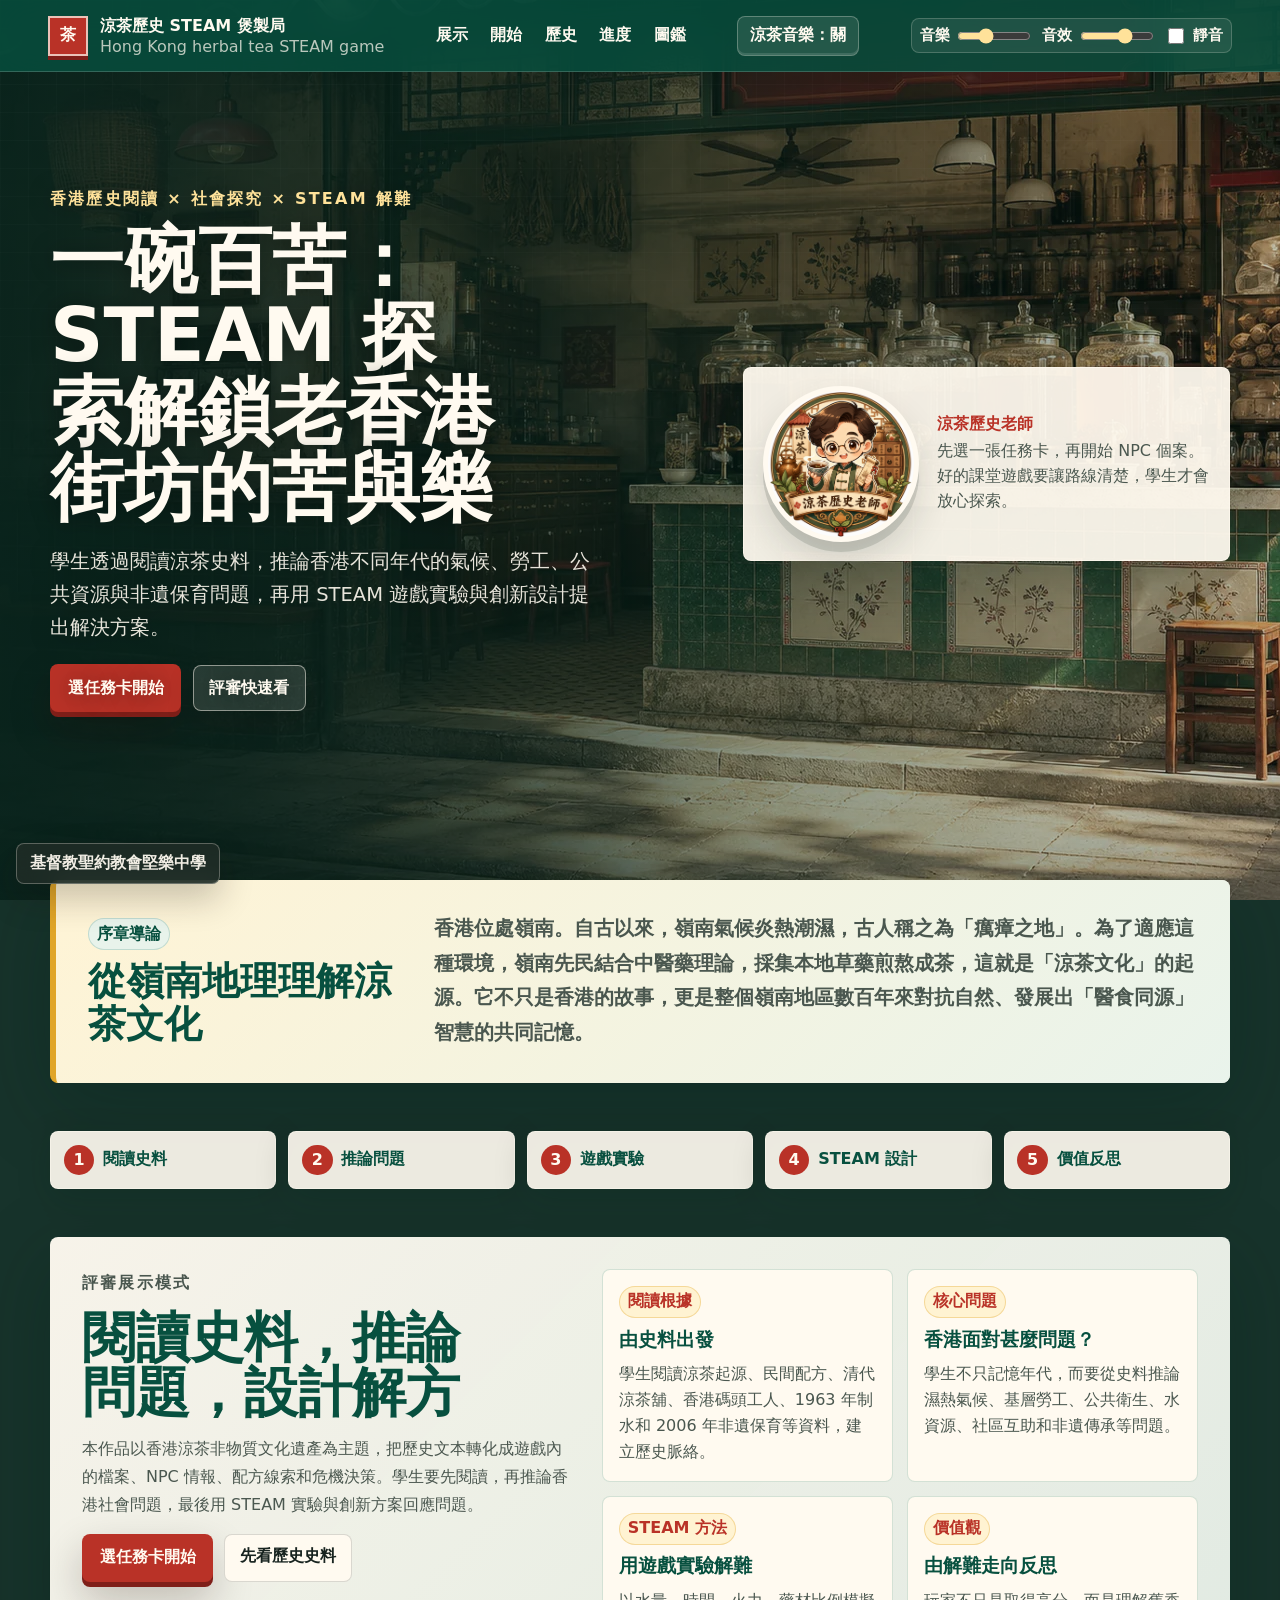
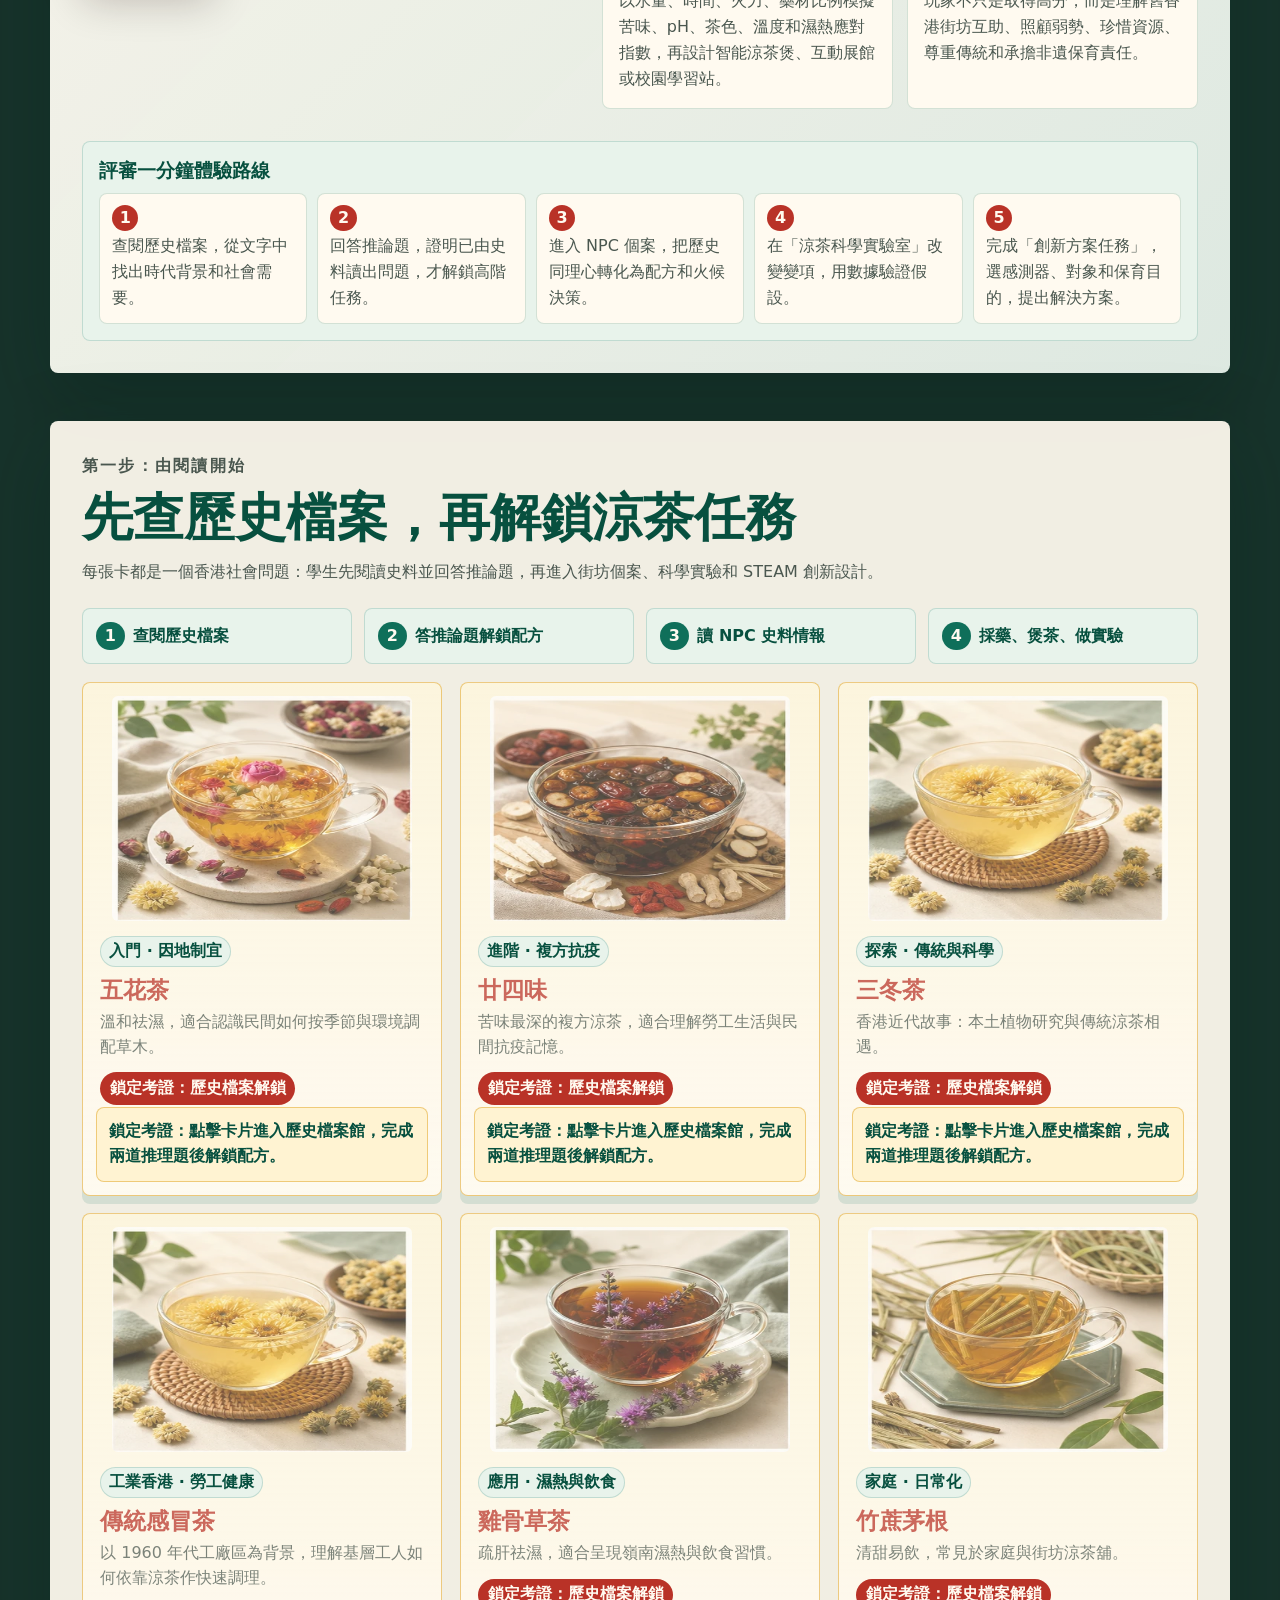
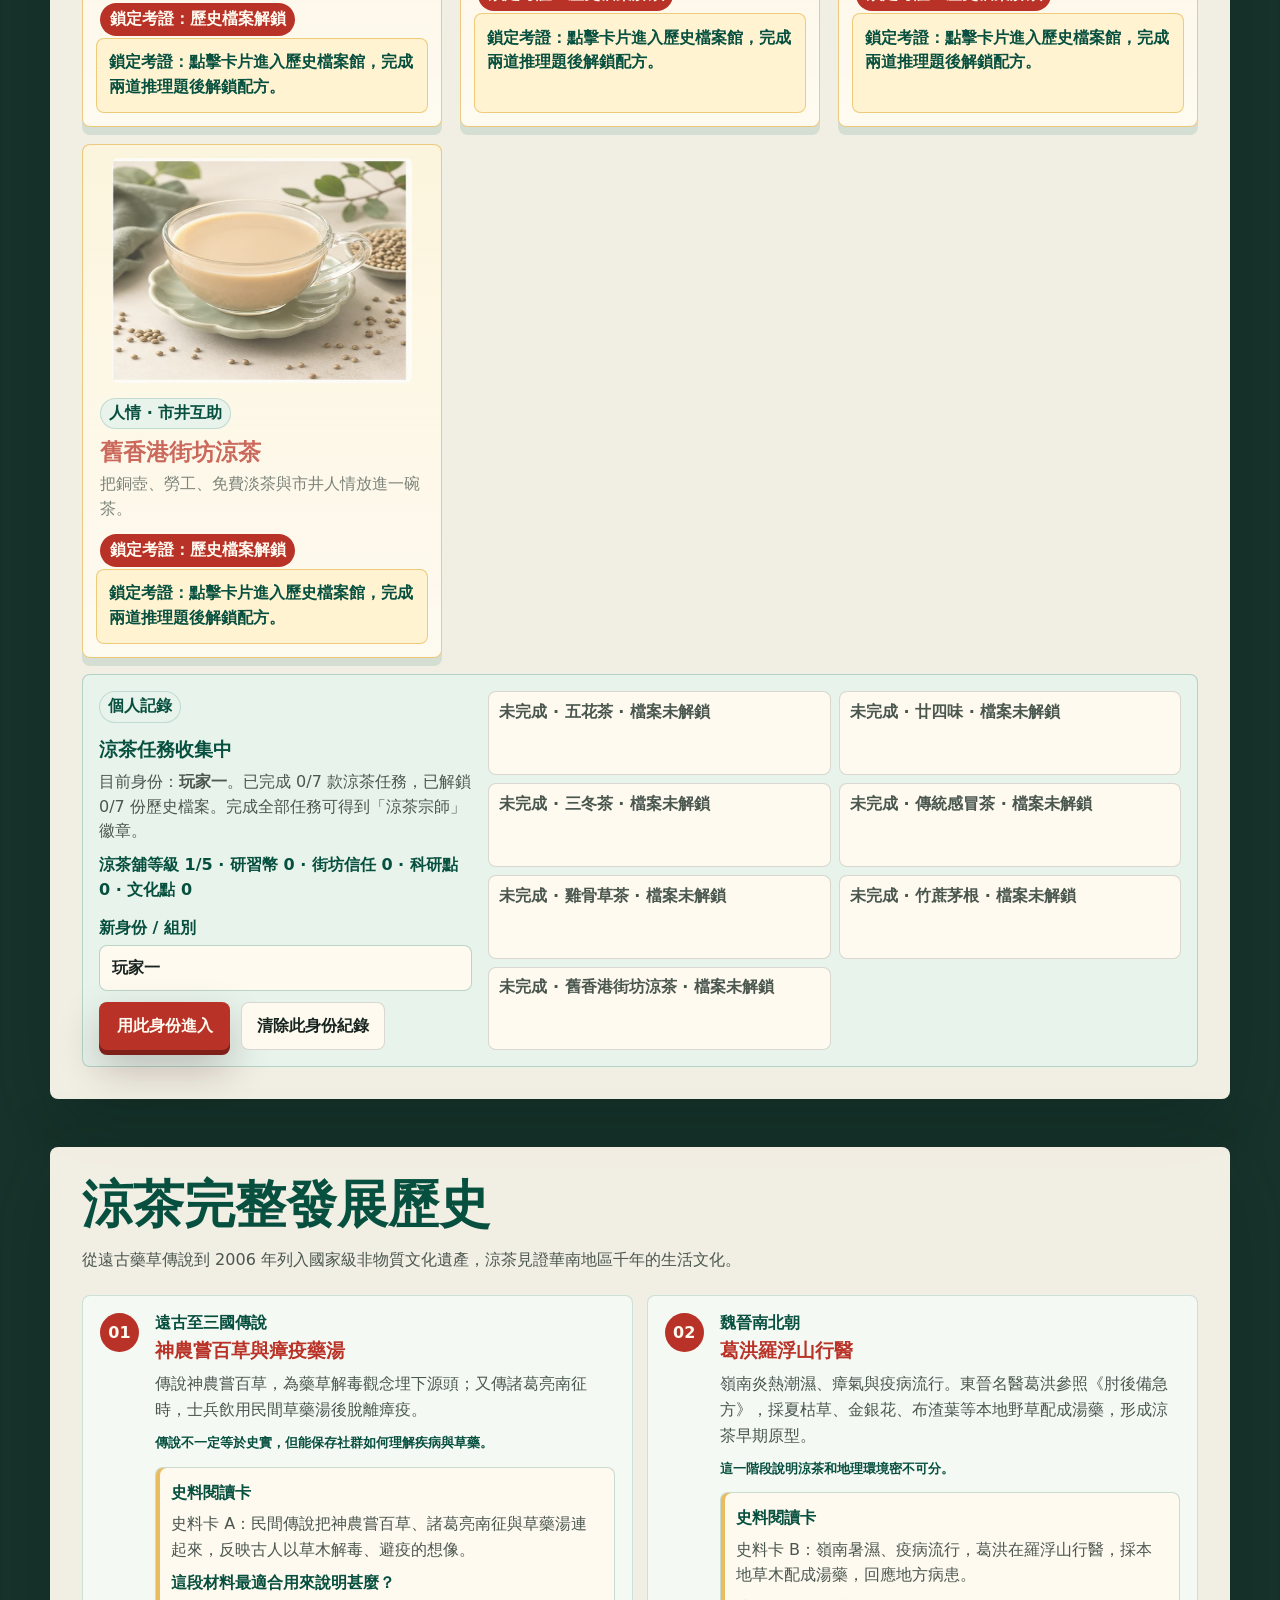
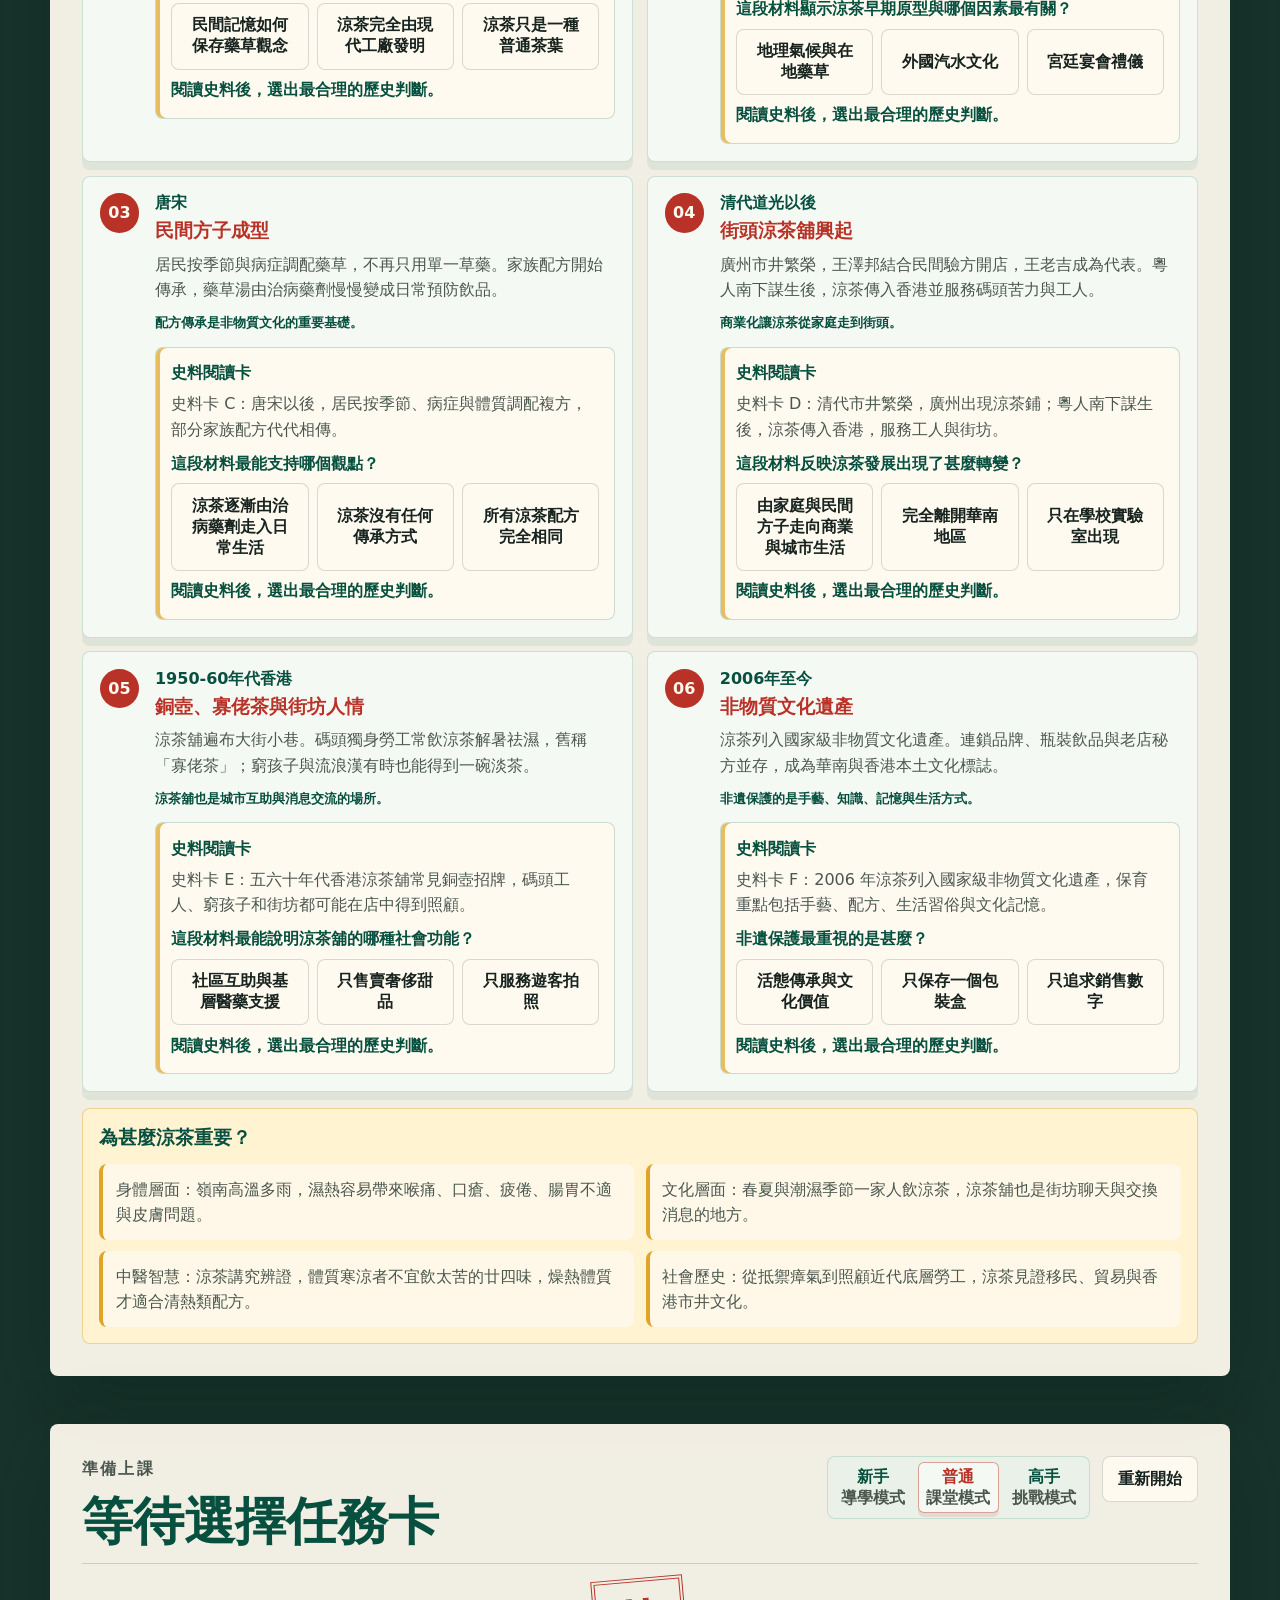
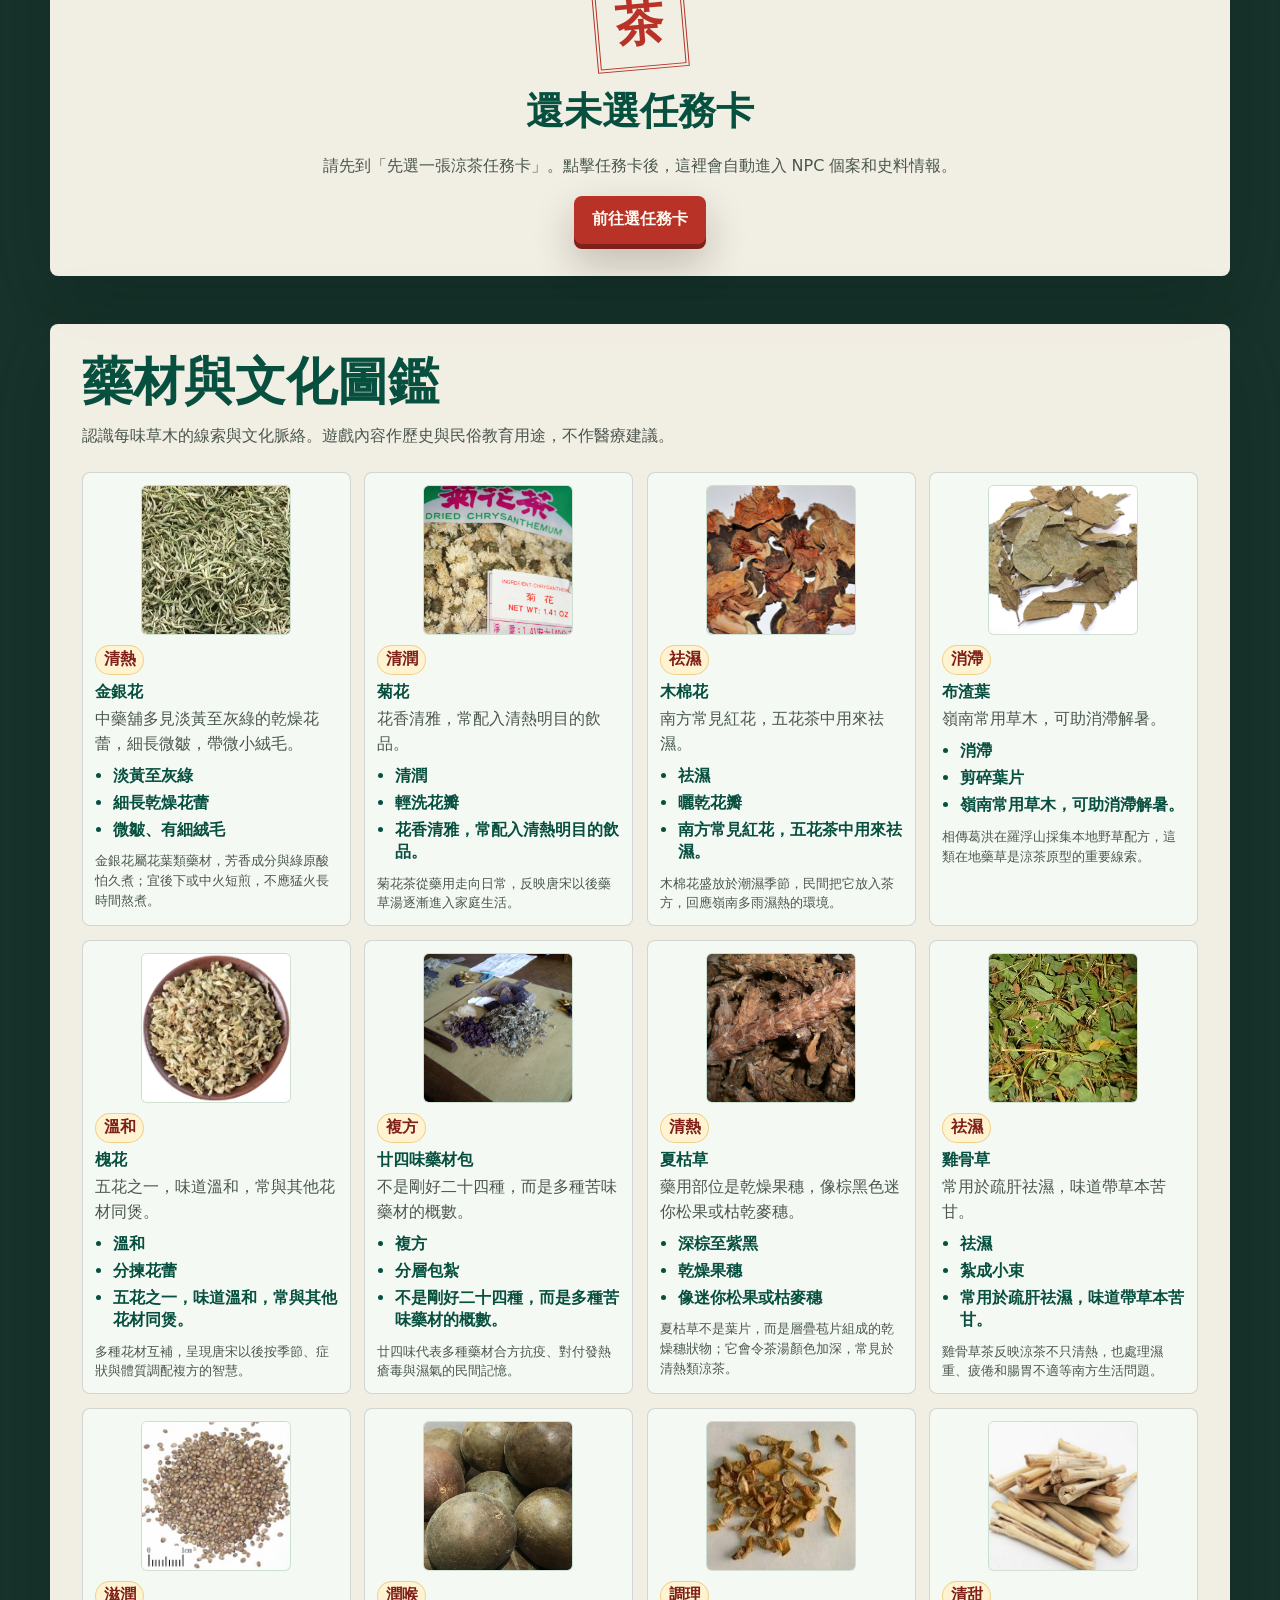
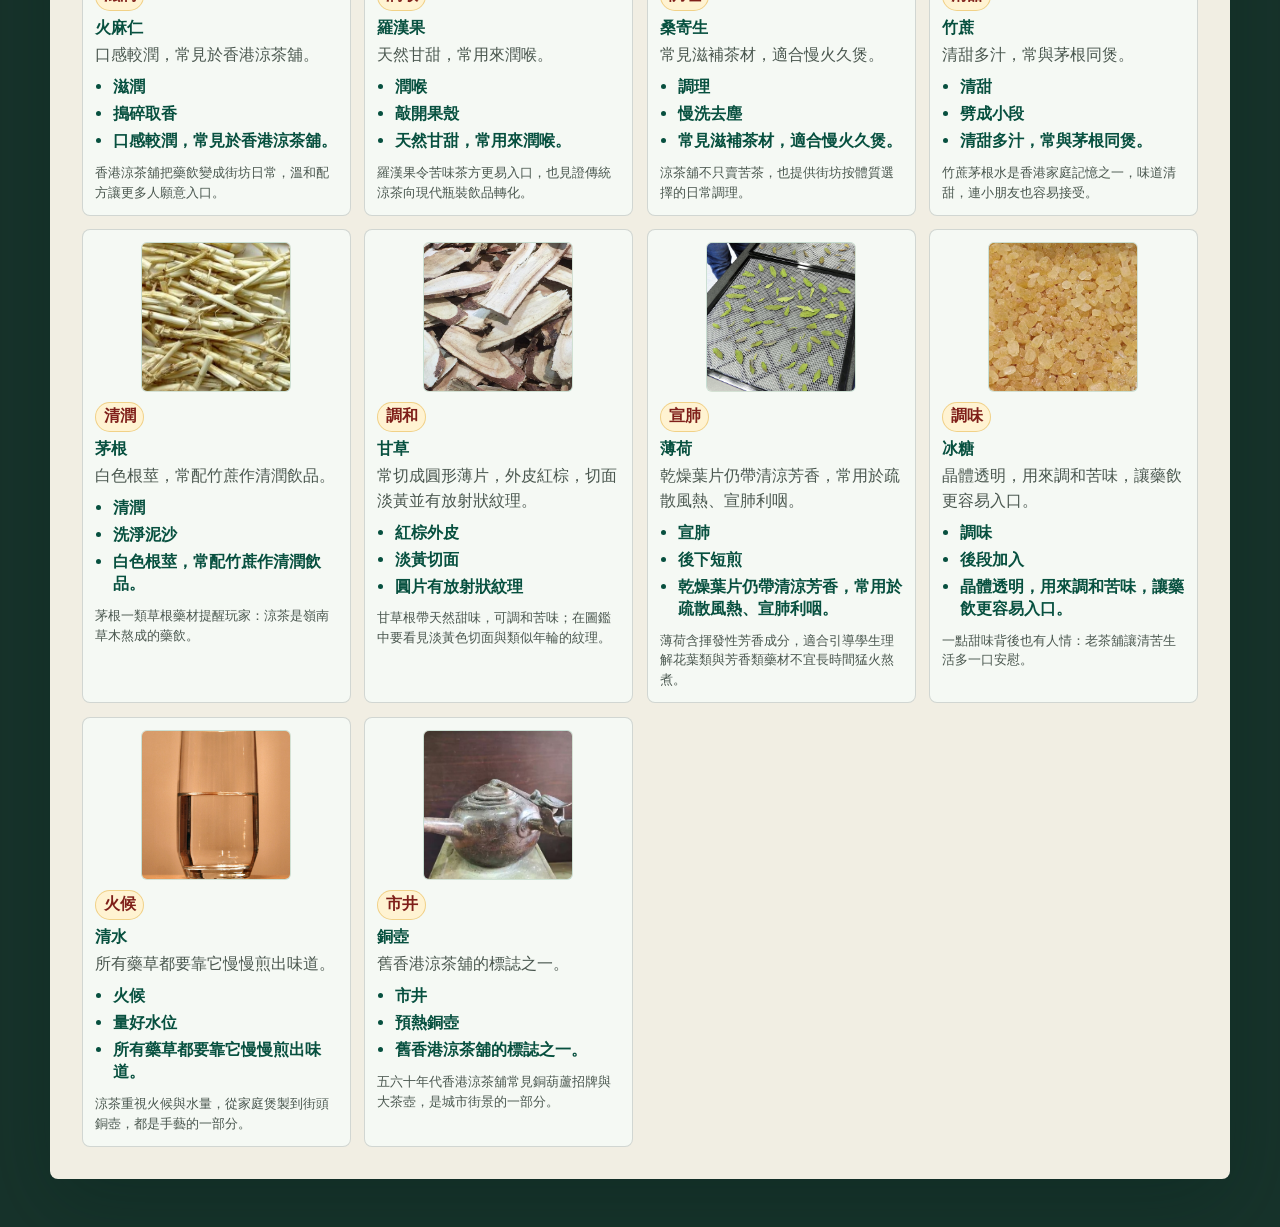
==== index.html @ 3afd9310 "Update STEAM herbal tea game" ====
<!doctype html>
<html lang="zh-HK">
  <head>
    <meta charset="UTF-8" />
    <meta name="viewport" content="width=device-width, initial-scale=1.0" />
    <meta
      name="description"
      content="香港涼茶歷史與 STEAM 教學網頁遊戲：採藥、煲茶、科學實驗與創新方案。"
    />
    <meta property="og:title" content="涼茶歷史 STEAM 煲製局" />
    <meta
      property="og:description"
      content="一款結合街坊情境、歷史問答、科學數據、工程設計與反思回顧的香港涼茶文化遊戲。"
    />
    <meta property="og:image" content="./assets/hong-kong-herbal-shop.webp" />
    <title>涼茶歷史 STEAM 煲製局</title>
    <link rel="stylesheet" href="./src/styles.css" />
  </head>
  <body>
    <a class="skip-link" href="#app">跳到主要內容</a>
    <div class="shop-backdrop" aria-hidden="true"></div>
    <div class="texture" aria-hidden="true"></div>

    <header class="topbar">
      <div class="brand-lockup" aria-label="涼茶歷史 STEAM 煲製局">
        <span class="brand-mark">茶</span>
        <span>
          <strong>涼茶歷史 STEAM 煲製局</strong>
          <small>Hong Kong herbal tea STEAM game</small>
        </span>
      </div>
      <nav aria-label="主要導覽">
        <a href="#award-showcase">展示</a>
        <a href="#app">開始</a>
        <a href="#history">歷史</a>
        <a href="#game-panel">進度</a>
        <a href="#guide">圖鑑</a>
      </nav>
      <button class="music-toggle" id="music-toggle" type="button" aria-pressed="false">涼茶音樂：關</button>
      <div class="audio-settings" aria-label="音訊設定">
        <label>音樂 <input id="music-volume" type="range" min="0" max="100" value="35" /></label>
        <label>音效 <input id="sfx-volume" type="range" min="0" max="100" value="65" /></label>
        <label class="mute-check"><input id="audio-muted" type="checkbox" /> 靜音</label>
      </div>
    </header>

    <main id="app" class="page-shell">
      <section class="hero-section" aria-labelledby="hero-title">
        <div class="hero-copy">
          <p class="kicker">香港歷史閱讀 × 社會探究 × STEAM 解難</p>
          <h1 id="hero-title">一碗百苦：STEAM 探索解鎖老香港街坊的苦與樂</h1>
          <p>
            學生透過閱讀涼茶史料，推論香港不同年代的氣候、勞工、公共資源與非遺保育問題，再用 STEAM 遊戲實驗與創新設計提出解決方案。
          </p>
          <div class="hero-actions">
            <a class="primary-action" href="#tea-menu">選任務卡開始</a>
            <a class="ghost-button light-button" href="#award-showcase">評審快速看</a>
          </div>
        </div>

        <aside class="coach-panel" aria-label="老師提示">
          <div class="coach-face" aria-hidden="true">
            <img src="./assets/tea-history-teacher-logo.png" alt="" />
          </div>
          <div>
            <strong>涼茶歷史老師</strong>
            <p id="coach-line">
              歡迎來到涼茶歷史課。先讀史料，找出香港社會面對的問題，再用數據、工程和設計把一碗涼茶變成解難方案。
            </p>
          </div>
        </aside>
      </section>

      <section class="lingnan-context" aria-label="嶺南歷史背景導論">
        <div>
          <span class="era-chip">序章導論</span>
          <h2>從嶺南地理理解涼茶文化</h2>
        </div>
        <p>
          香港位處嶺南。自古以來，嶺南氣候炎熱潮濕，古人稱之為「癘瘴之地」。為了適應這種環境，嶺南先民結合中醫藥理論，採集本地草藥煎熬成茶，這就是「涼茶文化」的起源。它不只是香港的故事，更是整個嶺南地區數百年來對抗自然、發展出「醫食同源」智慧的共同記憶。
        </p>
      </section>

      <section class="pedagogy-strip" aria-label="學習流程">
        <div><strong>1</strong><span>閱讀史料</span></div>
        <div><strong>2</strong><span>推論問題</span></div>
        <div><strong>3</strong><span>遊戲實驗</span></div>
        <div><strong>4</strong><span>STEAM 設計</span></div>
        <div><strong>5</strong><span>價值反思</span></div>
      </section>

      <section id="award-showcase" class="award-section" aria-labelledby="award-title">
        <div class="award-lead">
          <p class="kicker">評審展示模式</p>
          <h2 id="award-title">閱讀史料，推論問題，設計解方</h2>
          <p>
            本作品以香港涼茶非物質文化遺產為主題，把歷史文本轉化成遊戲內的檔案、NPC 情報、配方線索和危機決策。學生要先閱讀，再推論香港社會問題，最後用 STEAM 實驗與創新方案回應問題。
          </p>
          <div class="button-row">
            <a class="primary-action" href="#tea-menu">選任務卡開始</a>
            <a class="ghost-button" href="#history">先看歷史史料</a>
          </div>
        </div>

        <div class="award-grid">
          <article>
            <span>閱讀根據</span>
            <h3>由史料出發</h3>
            <p>學生閱讀涼茶起源、民間配方、清代涼茶舖、香港碼頭工人、1963 年制水和 2006 年非遺保育等資料，建立歷史脈絡。</p>
          </article>
          <article>
            <span>核心問題</span>
            <h3>香港面對甚麼問題？</h3>
            <p>學生不只記憶年代，而要從史料推論濕熱氣候、基層勞工、公共衛生、水資源、社區互助和非遺傳承等問題。</p>
          </article>
          <article>
            <span>STEAM 方法</span>
            <h3>用遊戲實驗解難</h3>
            <p>以水量、時間、火力、藥材比例模擬苦味、pH、茶色、溫度和濕熱應對指數，再設計智能涼茶煲、互動展館或校園學習站。</p>
          </article>
          <article>
            <span>價值觀</span>
            <h3>由解難走向反思</h3>
            <p>玩家不只是取得高分，而是理解舊香港街坊互助、照顧弱勢、珍惜資源、尊重傳統和承擔非遺保育責任。</p>
          </article>
        </div>

        <div class="judge-route" aria-label="評審一分鐘體驗路線">
          <h3>評審一分鐘體驗路線</h3>
          <ol>
            <li>查閱歷史檔案，從文字中找出時代背景和社會需要。</li>
            <li>回答推論題，證明已由史料讀出問題，才解鎖高階任務。</li>
            <li>進入 NPC 個案，把歷史同理心轉化為配方和火候決策。</li>
            <li>在「涼茶科學實驗室」改變變項，用數據驗證假設。</li>
            <li>完成「創新方案任務」，選感測器、對象和保育目的，提出解決方案。</li>
          </ol>
        </div>
      </section>

      <section id="tea-menu" class="menu-section" aria-labelledby="menu-title">
        <div class="section-heading">
          <p class="kicker">第一步：由閱讀開始</p>
          <h2 id="menu-title">先查歷史檔案，再解鎖涼茶任務</h2>
          <p>每張卡都是一個香港社會問題：學生先閱讀史料並回答推論題，再進入街坊個案、科學實驗和 STEAM 創新設計。</p>
        </div>
        <div class="start-guide" aria-label="開始遊戲流程">
          <div><strong>1</strong><span>查閱歷史檔案</span></div>
          <div><strong>2</strong><span>答推論題解鎖配方</span></div>
          <div><strong>3</strong><span>讀 NPC 史料情報</span></div>
          <div><strong>4</strong><span>採藥、煲茶、做實驗</span></div>
        </div>
        <div id="tea-grid" class="tea-grid" aria-live="polite"></div>
        <div id="personal-record" class="personal-record" aria-live="polite"></div>
      </section>

      <section id="history" class="history-section" aria-labelledby="history-title">
        <div class="section-heading">
          <h2 id="history-title">涼茶完整發展歷史</h2>
          <p>從遠古藥草傳說到 2006 年列入國家級非物質文化遺產，涼茶見證華南地區千年的生活文化。</p>
        </div>
        <div id="timeline-panel" class="timeline-panel"></div>
        <div class="culture-box">
          <h3>為甚麼涼茶重要？</h3>
          <ul id="culture-panel"></ul>
        </div>
      </section>

      <section id="game-panel" class="game-panel" aria-live="polite">
        <div class="screen-head">
          <div>
            <p id="stage-label" class="stage-label">準備上課</p>
            <h2 id="stage-title">等待選擇任務卡</h2>
          </div>
          <div class="screen-actions">
            <div id="difficulty-selector" class="difficulty-selector" aria-label="選擇遊戲模式"></div>
            <button id="reset-button" class="ghost-button" type="button">重新開始</button>
          </div>
        </div>
        <div id="resource-panel" class="resource-panel" aria-live="polite"></div>

        <div id="history-screen" class="stage active-stage">
          <div class="empty-state">
            <div class="stamp-block">茶</div>
            <h3>還未選任務卡</h3>
            <p>請先到上方「先選一張涼茶任務卡」。點擊任務卡後，這裡會自動進入 NPC 個案和史料情報。</p>
            <a class="primary-action" href="#tea-menu">前往選任務卡</a>
          </div>
        </div>

        <div id="gather-screen" class="stage"></div>
        <div id="prep-screen" class="stage"></div>
        <div id="cook-screen" class="stage"></div>
        <div id="lab-screen" class="stage"></div>
        <div id="innovation-screen" class="stage"></div>
        <div id="result-screen" class="stage"></div>
      </section>

      <section id="guide" class="guide-section" aria-labelledby="guide-title">
        <div class="section-heading">
          <h2 id="guide-title">藥材與文化圖鑑</h2>
          <p>認識每味草木的線索與文化脈絡。遊戲內容作歷史與民俗教育用途，不作醫療建議。</p>
        </div>
        <div id="ingredient-guide" class="ingredient-guide"></div>
      </section>
    </main>

    <div class="school-badge" aria-label="學校名稱">基督教聖約教會堅樂中學</div>
    <div id="archive-modal-root" class="archive-modal-root" aria-live="polite"></div>

    <script src="./src/app.js" defer></script>
  </body>
</html>
---- src/styles.css ----
﻿:root {
  color-scheme: light;
  --ink: #17231f;
  --ink-soft: #4a574f;
  --paper: #fffaf0;
  --porcelain: #f5f9f4;
  --tile: #0f6f5a;
  --tile-dark: #07503f;
  --red: #b93227;
  --red-dark: #7f1f19;
  --amber: #e0a528;
  --steam: rgba(255, 250, 240, 0.84);
  --line: rgba(23, 35, 31, 0.16);
  --shadow: rgba(4, 32, 24, 0.28);
  --radius: 8px;
  font-family:
    "Aptos", "Microsoft JhengHei", "Noto Sans CJK TC", system-ui, sans-serif;
}

* {
  box-sizing: border-box;
}

html {
  scroll-behavior: smooth;
  font-size: 16px;
}

body {
  min-height: 100dvh;
  margin: 0;
  background: #17332b;
  color: var(--ink);
  font-size: 1rem;
}

button,
a {
  -webkit-tap-highlight-color: transparent;
}

button {
  font: inherit;
}

img {
  max-width: 100%;
  display: block;
}

.skip-link {
  position: fixed;
  left: 1rem;
  top: 1rem;
  z-index: 20;
  transform: translateY(-140%);
  background: var(--paper);
  color: var(--ink);
  padding: 0.65rem 0.9rem;
  border-radius: var(--radius);
}

.skip-link:focus {
  transform: translateY(0);
}

.shop-backdrop {
  position: fixed;
  inset: 0;
  z-index: -3;
  background:
    linear-gradient(90deg, rgba(10, 43, 34, 0.78), rgba(10, 43, 34, 0.24)),
    url("../assets/hong-kong-herbal-shop.webp") center / cover no-repeat;
}

.texture {
  position: fixed;
  inset: 0;
  z-index: -2;
  pointer-events: none;
  opacity: 0.42;
  background-image:
    linear-gradient(rgba(255, 255, 255, 0.06) 1px, transparent 1px),
    linear-gradient(90deg, rgba(255, 255, 255, 0.05) 1px, transparent 1px);
  background-size: 28px 28px;
  mask-image: linear-gradient(to bottom, #000, transparent 78%);
}

.topbar {
  position: sticky;
  top: 0;
  z-index: 10;
  min-height: 72px;
  display: flex;
  align-items: center;
  justify-content: space-between;
  gap: 1.5rem;
  padding: 0.8rem clamp(1rem, 4vw, 3rem);
  background: rgba(7, 80, 63, 0.82);
  color: #fffaf0;
  border-bottom: 1px solid rgba(255, 250, 240, 0.18);
  backdrop-filter: blur(18px);
}

.brand-lockup {
  display: flex;
  align-items: center;
  gap: 0.75rem;
  min-width: 0;
}

.brand-lockup strong {
  display: block;
  font-size: 1rem;
}

.brand-lockup small {
  display: block;
  color: rgba(255, 250, 240, 0.72);
  font-size: 1rem;
}

.brand-mark {
  display: grid;
  place-items: center;
  width: 2.5rem;
  height: 2.5rem;
  flex: 0 0 auto;
  border: 2px solid rgba(255, 250, 240, 0.72);
  background: var(--red);
  box-shadow: 0 4px 0 var(--red-dark);
  font-weight: 800;
}

.topbar nav {
  display: flex;
  align-items: center;
  gap: clamp(0.6rem, 2vw, 1.4rem);
}

.topbar a {
  color: #fffaf0;
  text-decoration: none;
  font-weight: 700;
  white-space: nowrap;
}

.topbar a:hover,
.topbar a:focus-visible {
  color: #ffe29a;
}

.music-toggle {
  min-height: 40px;
  padding: 0.45rem 0.75rem;
  border: 1px solid rgba(255, 250, 240, 0.28);
  border-radius: var(--radius);
  color: #fffaf0;
  background: rgba(255, 250, 240, 0.1);
  box-shadow: inset 0 -2px 0 rgba(255, 250, 240, 0.12);
  cursor: pointer;
  font-weight: 850;
  white-space: nowrap;
}

.music-toggle:hover,
.music-toggle:focus-visible,
.music-toggle.is-playing {
  color: #17332b;
  background: #ffe29a;
  outline: none;
}

.audio-settings {
  display: grid;
  grid-template-columns: repeat(3, auto);
  align-items: center;
  gap: 0.55rem;
  padding: 0.35rem 0.5rem;
  border: 1px solid rgba(255, 250, 240, 0.2);
  border-radius: var(--radius);
  background: rgba(255, 250, 240, 0.08);
  font-size: 0.92rem;
  font-weight: 780;
}

.audio-settings label {
  display: inline-flex;
  align-items: center;
  gap: 0.35rem;
  white-space: nowrap;
}

.audio-settings input[type="range"] {
  width: 74px;
  accent-color: #ffe29a;
}

.audio-settings input[type="checkbox"] {
  width: 1rem;
  height: 1rem;
  accent-color: #ffe29a;
}

.page-shell {
  width: min(1180px, calc(100% - 2rem));
  margin: 0 auto;
}

.hero-section {
  min-height: min(760px, calc(100dvh - 72px));
  display: grid;
  grid-template-columns: minmax(0, 0.95fr) minmax(320px, 0.72fr);
  align-items: center;
  gap: clamp(1.25rem, 4vw, 4.5rem);
  padding: clamp(2.5rem, 7vw, 5rem) 0 clamp(2rem, 5vw, 3.5rem);
}

.hero-copy {
  color: #fffaf0;
  text-shadow: 0 2px 24px rgba(0, 0, 0, 0.42);
  padding-bottom: 3dvh;
}

.kicker,
.stage-label {
  margin: 0 0 0.8rem;
  color: #ffe29a;
  font-size: 1rem;
  font-weight: 800;
  letter-spacing: 0.14em;
  text-transform: uppercase;
}

.hero-copy h1 {
  max-width: 680px;
  margin: 0;
  font-size: clamp(2.5rem, 5.8vw, 5.35rem);
  line-height: 1.02;
  letter-spacing: 0;
  text-wrap: balance;
}

.hero-copy p:not(.kicker) {
  max-width: 34rem;
  font-size: clamp(1rem, 2vw, 1.22rem);
  line-height: 1.7;
  color: rgba(255, 250, 240, 0.9);
}

.hero-actions {
  display: flex;
  flex-wrap: wrap;
  gap: 0.75rem;
  align-items: center;
}

.primary-action,
.solid-button,
.ghost-button,
.mini-button,
.choice-button {
  min-height: 44px;
  border: 0;
  border-radius: var(--radius);
  cursor: pointer;
  text-decoration: none;
  transition:
    transform 180ms ease,
    box-shadow 180ms ease,
    background 180ms ease;
}

.primary-action,
.solid-button {
  display: inline-flex;
  align-items: center;
  justify-content: center;
  padding: 0.85rem 1.1rem;
  background: var(--red);
  color: #fffaf0;
  box-shadow: 0 5px 0 var(--red-dark), 0 18px 42px rgba(28, 8, 5, 0.24);
  font-weight: 850;
}

.primary-action:hover,
.solid-button:hover {
  background: #c94434;
  transform: translateY(-1px);
}

.primary-action:active,
.solid-button:active,
.ghost-button:active,
.mini-button:active,
.choice-button:active {
  transform: translateY(1px) scale(0.99);
}

.coach-panel {
  display: grid;
  grid-template-columns: auto 1fr;
  gap: 1.15rem;
  align-items: center;
  max-width: 520px;
  justify-self: end;
  padding: 1.15rem;
  background: rgba(255, 250, 240, 0.94);
  border: 1px solid rgba(255, 250, 240, 0.72);
  border-radius: var(--radius);
  box-shadow: 0 22px 70px var(--shadow);
}

.coach-panel strong {
  display: block;
  color: var(--red);
  margin-bottom: 0.25rem;
}

.coach-panel p {
  margin: 0;
  color: var(--ink-soft);
  line-height: 1.55;
}

.coach-face {
  width: clamp(118px, 13vw, 156px);
  height: clamp(118px, 13vw, 156px);
  border-radius: 50%;
  overflow: hidden;
  background: #fffaf0;
  border: 5px solid #fffaf0;
  box-shadow: 0 10px 0 rgba(23, 35, 31, 0.14), 0 20px 36px rgba(23, 35, 31, 0.16);
}

.coach-face img {
  width: 100%;
  height: 100%;
  object-fit: cover;
}

.award-section,
.lingnan-context,
.menu-section,
.history-section,
.guide-section,
.game-panel {
  margin: clamp(1.5rem, 4vw, 3rem) 0;
  padding: clamp(1rem, 3vw, 2rem);
  border-radius: var(--radius);
  background: rgba(255, 250, 240, 0.94);
  box-shadow: 0 24px 80px var(--shadow);
}

.lingnan-context {
  display: grid;
  grid-template-columns: minmax(220px, 0.42fr) minmax(0, 1fr);
  gap: clamp(1rem, 3vw, 1.6rem);
  align-items: center;
  background:
    linear-gradient(135deg, rgba(255, 243, 210, 0.9), rgba(232, 243, 235, 0.95)),
    #fffaf0;
  border-left: 6px solid var(--amber);
}

.lingnan-context h2 {
  margin: 0;
  color: var(--tile-dark);
  font-size: clamp(1.6rem, 3vw, 2.5rem);
  line-height: 1.12;
}

.lingnan-context p {
  margin: 0;
  color: var(--ink-soft);
  font-size: clamp(1.05rem, 1.6vw, 1.22rem);
  font-weight: 760;
  line-height: 1.78;
}

.award-section {
  display: grid;
  grid-template-columns: minmax(0, 0.9fr) minmax(0, 1.1fr);
  gap: clamp(1rem, 3vw, 2rem);
  background:
    linear-gradient(135deg, rgba(255, 250, 240, 0.97), rgba(232, 243, 235, 0.95));
}

.award-lead {
  display: grid;
  align-content: start;
  gap: 0.9rem;
}

.award-lead h2 {
  margin: 0;
  color: var(--tile-dark);
  font-size: clamp(2rem, 4.2vw, 4rem);
  line-height: 1.02;
  text-wrap: balance;
}

.award-lead p {
  margin: 0;
  color: var(--ink-soft);
  line-height: 1.75;
}

.award-grid {
  display: grid;
  grid-template-columns: repeat(2, minmax(0, 1fr));
  gap: 0.85rem;
}

.award-grid article,
.judge-route {
  padding: 1rem;
  border: 1px solid rgba(15, 111, 90, 0.18);
  border-radius: var(--radius);
  background: #fffaf0;
}

.award-grid span {
  display: inline-flex;
  width: fit-content;
  margin-bottom: 0.55rem;
  padding: 0.28rem 0.5rem;
  border-radius: 999px;
  color: var(--red);
  background: #fff3d2;
  border: 1px solid rgba(224, 165, 40, 0.34);
  font-weight: 900;
}

.award-grid h3,
.judge-route h3 {
  margin: 0 0 0.55rem;
  color: var(--tile-dark);
}

.award-grid p,
.judge-route li {
  color: var(--ink-soft);
  line-height: 1.62;
}

.award-grid p {
  margin: 0;
}

.judge-route {
  grid-column: 1 / -1;
  background: #e8f3eb;
}

.judge-route ol {
  display: grid;
  grid-template-columns: repeat(5, minmax(0, 1fr));
  gap: 0.65rem;
  margin: 0;
  padding: 0;
  list-style: none;
  counter-reset: route;
}

.judge-route li {
  position: relative;
  min-height: 7rem;
  padding: 2.45rem 0.75rem 0.75rem;
  border: 1px solid rgba(15, 111, 90, 0.18);
  border-radius: var(--radius);
  background: #fffaf0;
}

.judge-route li::before {
  counter-increment: route;
  content: counter(route);
  position: absolute;
  left: 0.75rem;
  top: 0.7rem;
  display: grid;
  place-items: center;
  width: 1.65rem;
  height: 1.65rem;
  border-radius: 50%;
  background: var(--red);
  color: #fffaf0;
  font-weight: 900;
}

.pedagogy-strip {
  display: grid;
  grid-template-columns: repeat(5, minmax(0, 1fr));
  gap: 0.75rem;
  margin: clamp(1rem, 3vw, 2rem) 0;
}

.pedagogy-strip div {
  min-width: 0;
  display: grid;
  grid-template-columns: auto minmax(0, 1fr);
  align-items: center;
  gap: 0.55rem;
  padding: 0.8rem;
  color: var(--ink);
  background: rgba(255, 250, 240, 0.92);
  border: 1px solid rgba(255, 250, 240, 0.48);
  border-radius: var(--radius);
  box-shadow: 0 10px 34px rgba(4, 32, 24, 0.18);
}

.pedagogy-strip strong {
  display: grid;
  place-items: center;
  width: 1.9rem;
  height: 1.9rem;
  border-radius: 50%;
  color: #fffaf0;
  background: var(--red);
}

.pedagogy-strip span {
  overflow-wrap: anywhere;
  font-weight: 850;
  color: var(--tile-dark);
}

.section-heading {
  max-width: 820px;
  margin-bottom: 1.4rem;
}

.section-heading h2,
.screen-head h2 {
  margin: 0;
  color: var(--tile-dark);
  font-size: clamp(2rem, 4vw, 3.7rem);
  line-height: 1;
  text-wrap: balance;
}

.section-heading p,
.screen-head p {
  color: var(--ink-soft);
  line-height: 1.65;
}

.tea-grid {
  display: grid;
  grid-template-columns: repeat(3, minmax(0, 1fr));
  gap: 1.1rem;
  align-items: stretch;
}

.start-guide {
  display: grid;
  grid-template-columns: repeat(4, minmax(0, 1fr));
  gap: 0.75rem;
  margin: 0 0 1.1rem;
}

.start-guide div {
  display: grid;
  grid-template-columns: auto minmax(0, 1fr);
  align-items: center;
  gap: 0.55rem;
  padding: 0.8rem;
  border: 1px solid rgba(15, 111, 90, 0.18);
  border-radius: var(--radius);
  background: #e8f3eb;
}

.start-guide strong {
  display: grid;
  place-items: center;
  width: 1.8rem;
  height: 1.8rem;
  border-radius: 50%;
  color: #fffaf0;
  background: var(--tile);
}

.start-guide span {
  color: var(--tile-dark);
  font-weight: 900;
  line-height: 1.25;
}

.tea-card,
.ingredient-card,
.prep-board,
.cook-layout,
.result-layout,
.history-layout {
  border-radius: var(--radius);
}

.tea-card {
  display: grid;
  grid-template-rows: auto 1fr;
  min-height: 0;
  padding: 0.82rem;
  overflow: hidden;
  border: 1px solid rgba(15, 111, 90, 0.18);
  background: var(--porcelain);
  color: var(--ink);
  cursor: pointer;
  text-align: left;
  box-shadow: 0 8px 0 rgba(15, 111, 90, 0.12);
  transition:
    transform 220ms ease,
    box-shadow 220ms ease,
    border-color 220ms ease;
}

.tea-card-main {
  display: grid;
  grid-template-rows: auto 1fr;
  width: 100%;
  min-width: 0;
  padding: 0;
  border: 0;
  background: transparent;
  color: inherit;
  font: inherit;
  text-align: left;
  cursor: pointer;
}

.tea-card-main:disabled {
  cursor: default;
}

.tea-card-main:focus-visible {
  outline: 3px solid rgba(185, 50, 39, 0.55);
  outline-offset: 4px;
  border-radius: calc(var(--radius) - 2px);
}

.tea-card.is-locked {
  border-color: rgba(224, 165, 40, 0.55);
  background:
    linear-gradient(180deg, rgba(255, 243, 210, 0.68), rgba(255, 250, 240, 0.94)),
    var(--porcelain);
}

.tea-card.is-locked .tea-image,
.tea-card.is-locked .tea-card-content > h3,
.tea-card.is-locked .tea-card-content > p {
  opacity: 0.72;
}

.tea-card:hover,
.tea-card:focus-visible {
  transform: translateY(-5px);
  border-color: rgba(185, 50, 39, 0.52);
  box-shadow: 0 14px 0 rgba(15, 111, 90, 0.18), 0 22px 40px rgba(4, 32, 24, 0.12);
  outline: none;
}

.sprite {
  background-image: var(--sprite);
  background-repeat: no-repeat;
  background-size: var(--sprite-size);
  background-position: var(--sprite-pos);
}

.tea-image {
  width: min(100%, 300px);
  aspect-ratio: 4 / 3;
  justify-self: center;
  min-height: 0;
  border-radius: calc(var(--radius) - 2px);
  background-color: #e4efe4;
}

.tea-card-content {
  padding: 0.9rem 0.25rem 0.15rem;
}

.tea-card h3 {
  margin: 0 0 0.4rem;
  color: var(--red);
  font-size: 1.45rem;
  line-height: 1.18;
}

.tea-card p,
.ingredient-card p {
  margin: 0;
  color: var(--ink-soft);
  line-height: 1.55;
}

.start-chip {
  display: inline-flex;
  width: fit-content;
  margin-top: 0.8rem;
  padding: 0.35rem 0.6rem;
  border-radius: 999px;
  color: #fffaf0;
  background: var(--red);
  font-size: 1rem;
  font-weight: 900;
}

.archive-chip {
  display: inline-flex;
  width: fit-content;
  margin: 0.25rem 0 0;
  padding: 0.32rem 0.58rem;
  border-radius: 999px;
  color: var(--tile-dark);
  background: #e8f3eb;
  border: 1px solid rgba(15, 111, 90, 0.28);
  font-size: 0.95rem;
  font-weight: 900;
}

.archive-teaser {
  margin: 0.75rem 0 0;
  padding: 0.72rem;
  border-radius: var(--radius);
  background: #fff3d2;
  border: 1px solid rgba(224, 165, 40, 0.52);
  color: var(--tile-dark) !important;
  font-weight: 850;
  line-height: 1.45;
}

.archive-unlock {
  margin-top: 0.9rem;
  padding: 0.9rem;
  border-radius: var(--radius);
  background: #fffaf0;
  border: 1px solid rgba(224, 165, 40, 0.5);
  box-shadow: inset 5px 0 0 rgba(224, 165, 40, 0.78);
}

.archive-head {
  display: grid;
  gap: 0.25rem;
}

.archive-head strong,
.archive-unlock h4 {
  color: var(--tile-dark);
}

.archive-source {
  margin: 0.72rem 0;
  color: var(--ink-soft);
  line-height: 1.62;
  font-weight: 760;
}

.archive-options {
  display: grid;
  gap: 0.5rem;
  overflow: visible;
}

.archive-answer {
  text-align: left;
}

.archive-answer.is-correct {
  background: #e8f3eb;
  color: var(--tile-dark);
  box-shadow: inset 0 0 0 2px rgba(15, 111, 90, 0.38);
}

.archive-answer.is-wrong {
  background: #f8dfd8;
  color: var(--red-dark);
  box-shadow: inset 0 0 0 2px rgba(185, 50, 39, 0.3);
}

.archive-feedback {
  margin: 0.75rem 0 0;
  color: var(--tile-dark) !important;
  font-weight: 850;
  line-height: 1.48;
}

.archive-modal-root:empty {
  display: none;
}

.archive-modal-backdrop {
  position: fixed;
  inset: 0;
  z-index: 90;
  background: rgba(23, 35, 31, 0.54);
  backdrop-filter: blur(4px);
}

.archive-modal {
  position: fixed;
  inset: min(4vh, 2rem) max(1rem, calc((100vw - 980px) / 2));
  z-index: 91;
  display: block;
  max-height: 92vh;
  padding: clamp(1rem, 3vw, 1.5rem);
  overflow: auto;
  border-radius: var(--radius);
  border: 1px solid rgba(15, 111, 90, 0.22);
  background:
    radial-gradient(circle at 12% 8%, rgba(255, 226, 154, 0.45), transparent 28%),
    #fffaf0;
  box-shadow: 0 34px 90px rgba(4, 32, 24, 0.32);
}

.archive-modal-head {
  display: grid;
  grid-template-columns: minmax(0, 1fr) auto;
  gap: 1rem;
  align-items: start;
  border-bottom: 1px solid var(--line);
  padding-bottom: 1rem;
}

.archive-modal-head h3 {
  margin: 0;
  color: var(--red);
  font-size: clamp(1.75rem, 4vw, 2.8rem);
  line-height: 1.08;
}

.archive-modal-head p {
  margin: 0.45rem 0 0;
  color: var(--ink-soft);
  line-height: 1.58;
  font-weight: 780;
}

.icon-button.archive-close {
  display: grid;
  place-items: center;
  width: 2.45rem;
  height: 2.45rem;
  border: 1px solid var(--line);
  border-radius: 50%;
  color: var(--red-dark);
  background: #fff3d2;
  font-size: 1.5rem;
  font-weight: 900;
  cursor: pointer;
}

.archive-documents {
  display: grid;
  gap: 0.9rem;
  margin-top: 1rem;
  overflow: visible;
}

.archive-document,
.archive-question {
  display: block;
  min-height: max-content;
  height: auto;
  overflow: visible;
  padding: 1rem;
  border-radius: var(--radius);
  border: 1px solid rgba(15, 111, 90, 0.18);
  background: rgba(255, 255, 255, 0.58);
  box-shadow: inset 5px 0 0 rgba(224, 165, 40, 0.65);
}

.archive-document h4,
.archive-question h4 {
  margin: 0 0 0.65rem;
  color: var(--tile-dark);
  line-height: 1.35;
}

.source-type {
  display: inline-flex;
  width: fit-content;
  margin-bottom: 0.55rem;
  padding: 0.3rem 0.55rem;
  border-radius: 999px;
  color: var(--red-dark);
  background: #fff3d2;
  border: 1px solid rgba(224, 165, 40, 0.5);
  font-size: 0.95rem;
  font-weight: 900;
  line-height: 1.25;
}

.archive-document p {
  margin: 0;
  color: var(--ink-soft);
  line-height: 1.72;
  font-weight: 760;
  overflow-wrap: anywhere;
}

.archive-report {
  display: grid;
  gap: 0.9rem;
  margin-top: 1rem;
  overflow: visible;
}

.archive-option {
  display: grid;
  grid-template-columns: auto minmax(0, 1fr);
  gap: 0.65rem;
  align-items: start;
  padding: 0.78rem;
  border-radius: var(--radius);
  border: 1px solid var(--line);
  background: #fffaf0;
  color: var(--ink);
  font-weight: 800;
  line-height: 1.45;
  cursor: pointer;
  min-height: max-content;
}

.archive-option input {
  width: 1.2rem;
  height: 1.2rem;
  margin-top: 0.15rem;
  accent-color: var(--tile);
}

.archive-explain {
  margin: 0.65rem 0 0;
  padding: 0.7rem;
  border-radius: var(--radius);
  color: var(--ink-soft);
  background: rgba(232, 243, 235, 0.8);
  font-weight: 820;
  line-height: 1.48;
}

.archive-explain:empty {
  display: none;
}

.archive-explain.is-correct {
  color: var(--tile-dark);
  background: #e8f3eb;
}

.archive-explain.is-wrong {
  color: var(--red-dark);
  background: #f8dfd8;
}

body.has-archive-modal {
  overflow: hidden;
}

.era-chip {
  display: inline-flex;
  width: fit-content;
  margin-bottom: 0.55rem;
  padding: 0.28rem 0.5rem;
  border-radius: 999px;
  color: var(--tile-dark);
  background: #e8f3eb;
  border: 1px solid rgba(15, 111, 90, 0.18);
  font-size: 1rem;
  font-weight: 850;
}

.screen-head {
  display: flex;
  align-items: start;
  justify-content: space-between;
  gap: 1rem;
  margin-bottom: 1.25rem;
  border-bottom: 1px solid var(--line);
  padding-bottom: 1rem;
}

.screen-actions {
  display: flex;
  align-items: start;
  justify-content: flex-end;
  gap: 0.7rem;
  flex-wrap: wrap;
}

.resource-panel {
  margin: -0.35rem 0 1.1rem;
}

.resource-grid {
  display: grid;
  grid-template-columns: repeat(5, minmax(0, 1fr));
  gap: 0.55rem;
}

.resource-grid span {
  display: grid;
  gap: 0.15rem;
  min-height: 4rem;
  padding: 0.65rem 0.72rem;
  border: 1px solid rgba(15, 111, 90, 0.18);
  border-radius: var(--radius);
  background: #e8f3eb;
  color: var(--red);
  font-size: 1.12rem;
  font-weight: 950;
}

.resource-grid b {
  color: var(--tile-dark);
  font-size: 0.95rem;
}

.event-strip {
  display: grid;
  gap: 0.45rem;
  margin-top: 0.55rem;
}

.event-strip span,
.resource-last {
  margin: 0;
  padding: 0.58rem 0.68rem;
  border-radius: var(--radius);
  background: #fff3d2;
  border: 1px solid rgba(224, 165, 40, 0.45);
  color: var(--ink-soft);
  line-height: 1.45;
  font-weight: 780;
}

.event-strip b {
  margin-right: 0.35rem;
  color: var(--red);
}

.resource-last {
  margin-top: 0.55rem;
  background: #fffaf0;
}

.difficulty-selector {
  display: inline-grid;
  grid-template-columns: repeat(3, minmax(4.75rem, 1fr));
  gap: 0.28rem;
  padding: 0.28rem;
  border: 1px solid rgba(15, 111, 90, 0.16);
  border-radius: 8px;
  background: rgba(232, 243, 235, 0.78);
}

.difficulty-button {
  min-height: 3rem;
  padding: 0.34rem 0.48rem;
  border: 1px solid transparent;
  border-radius: 6px;
  background: transparent;
  color: var(--ink-soft);
  cursor: pointer;
  text-align: center;
  line-height: 1.15;
}

.difficulty-button strong,
.difficulty-button span {
  display: block;
}

.difficulty-button strong {
  color: var(--tile-dark);
  font-size: 1rem;
}

.difficulty-button span {
  margin-top: 0.12rem;
  font-size: 1rem;
  font-weight: 750;
}

.difficulty-button:hover,
.difficulty-button:focus-visible,
.difficulty-button.is-active {
  border-color: rgba(185, 50, 39, 0.45);
  background: var(--porcelain);
  box-shadow: 0 4px 0 rgba(185, 50, 39, 0.12);
  outline: none;
}

.difficulty-button.is-active strong {
  color: var(--red);
}

.stage {
  display: none;
}

.active-stage {
  display: block;
  animation: lift-in 360ms ease both;
}

.tea-card,
.ingredient-card,
.control-group,
.rating-panel {
  animation: soft-pop 420ms ease both;
}

@keyframes lift-in {
  from {
    opacity: 0;
    transform: translateY(10px);
  }
  to {
    opacity: 1;
    transform: translateY(0);
  }
}

@keyframes soft-pop {
  from {
    opacity: 0;
    transform: translateY(8px) scale(0.985);
  }
  to {
    opacity: 1;
    transform: translateY(0) scale(1);
  }
}

.empty-state {
  min-height: 260px;
  display: grid;
  place-items: center;
  gap: 1rem;
  text-align: center;
  color: var(--ink-soft);
}

.empty-state h3 {
  margin: 0;
  color: var(--tile-dark);
  font-size: clamp(1.55rem, 4vw, 2.4rem);
}

.empty-state p {
  max-width: 42rem;
  margin: 0;
  line-height: 1.65;
}

.target-context {
  display: grid;
  grid-template-columns: repeat(2, minmax(0, 1fr));
  gap: 0.7rem;
  margin: 0.9rem 0;
}

.target-context article {
  padding: 0.82rem;
  border: 1px solid rgba(15, 111, 90, 0.18);
  border-radius: var(--radius);
  background: #fff3d2;
}

.target-context article + article {
  background: #e8f3eb;
}

.target-context p {
  margin: 0.35rem 0 0;
  color: var(--ink-soft);
  line-height: 1.55;
}

.compact-target {
  grid-template-columns: 1fr;
}

.stamp-block {
  display: grid;
  place-items: center;
  width: 92px;
  height: 92px;
  color: var(--red);
  border: 4px double var(--red);
  font-size: 3rem;
  font-weight: 900;
  transform: rotate(-5deg);
}

.history-layout {
  display: grid;
  grid-template-columns: 0.9fr 1.1fr;
  gap: 1.2rem;
  align-items: stretch;
}

.history-visual-wrap {
  display: grid;
  gap: 1rem;
  align-content: center;
}

.history-visual {
  min-height: 0;
  aspect-ratio: 4 / 3;
  width: min(100%, 520px);
  align-self: center;
  justify-self: center;
  border: 1px solid var(--line);
  border-radius: var(--radius);
  background-color: #e4efe4;
}

.mission-card {
  padding: 1rem;
  border-radius: var(--radius);
  background: #fff3d2;
  border-left: 5px solid var(--amber);
}

.research-chain {
  padding: 1rem;
  border: 1px solid rgba(15, 111, 90, 0.24);
  border-radius: var(--radius);
  background:
    linear-gradient(135deg, rgba(232, 243, 235, 0.88), rgba(255, 250, 240, 0.98));
  box-shadow: inset 5px 0 0 rgba(15, 111, 90, 0.42);
}

.research-chain p {
  margin: 0.45rem 0 0;
  color: var(--ink-soft);
  line-height: 1.58;
}

.research-chain b {
  color: var(--tile-dark);
}

.npc-card {
  display: grid;
  grid-template-columns: auto minmax(0, 1fr);
  gap: 0.9rem;
  align-items: center;
  padding: 0.95rem;
  border: 1px solid rgba(15, 111, 90, 0.2);
  border-radius: var(--radius);
  background:
    radial-gradient(circle at 16% 18%, rgba(255, 226, 154, 0.55), transparent 32%),
    #fffaf0;
  box-shadow: 0 8px 0 rgba(15, 111, 90, 0.08);
}

.npc-portrait {
  position: relative;
  width: clamp(88px, 11vw, 124px);
  aspect-ratio: 1;
  border: 4px solid #fffaf0;
  border-radius: 50%;
  background: #f8e2b1;
  box-shadow:
    0 0 0 3px rgba(23, 35, 31, 0.18),
    0 9px 0 rgba(23, 35, 31, 0.12);
  overflow: hidden;
}

.npc-portrait img {
  display: block;
  width: 100%;
  height: 100%;
  object-fit: cover;
}

.npc-symbol {
  position: absolute;
  right: -0.1rem;
  bottom: -0.1rem;
  display: grid;
  place-items: center;
  width: clamp(34px, 4vw, 44px);
  height: clamp(34px, 4vw, 44px);
  border: 3px solid #fffaf0;
  border-radius: 50%;
  color: #fffaf0;
  background: linear-gradient(145deg, var(--tile), var(--red));
  box-shadow: 0 5px 0 rgba(23, 35, 31, 0.12);
  font-size: clamp(0.95rem, 2vw, 1.25rem);
  font-weight: 950;
}

.npc-student .npc-symbol {
  background: linear-gradient(145deg, #3d8f78, #d59b24);
}

.npc-worker .npc-symbol {
  background: linear-gradient(145deg, #a93d32, #70402c);
}

.npc-researcher .npc-symbol {
  background: linear-gradient(145deg, #297c86, #0f6f5a);
}

.npc-neighbor .npc-symbol {
  background: linear-gradient(145deg, #7b8e3e, #b93227);
}

.npc-elder .npc-symbol {
  background: linear-gradient(145deg, #b8782d, #0f6f5a);
}

.npc-master .npc-symbol {
  background: linear-gradient(145deg, #6b3a2a, #b93227);
}

.npc-card h4 {
  margin: 0;
  color: var(--red);
  font-size: clamp(1.35rem, 3vw, 2rem);
}

.npc-card p {
  margin: 0.25rem 0 0;
  color: var(--ink-soft);
  line-height: 1.45;
  font-weight: 800;
}

.mission-card p {
  margin: 0;
  color: var(--ink-soft);
  line-height: 1.6;
}

.history-copy {
  display: grid;
  align-content: center;
  gap: 1rem;
}

.history-copy h3 {
  margin: 0;
  color: var(--red);
  font-size: clamp(1.8rem, 4vw, 3rem);
  line-height: 1;
}

.history-copy p {
  margin: 0;
  color: var(--ink-soft);
  line-height: 1.75;
}

.fact-strip {
  display: grid;
  grid-template-columns: repeat(3, 1fr);
  gap: 0.75rem;
}

.learning-goals {
  display: grid;
  gap: 0.5rem;
}

.learning-goals span {
  padding: 0.65rem 0.75rem;
  border-radius: var(--radius);
  background: #e8f3eb;
  border-left: 4px solid var(--tile);
  color: var(--tile-dark);
  font-weight: 800;
  line-height: 1.45;
}

.fact-strip div {
  padding: 0.8rem;
  background: #e8f3eb;
  border-radius: var(--radius);
  border-left: 4px solid var(--tile);
}

.fact-strip.is-locked div {
  background: #f4ead0;
  border-left-color: var(--amber);
}

.fact-strip strong {
  display: block;
  color: var(--tile-dark);
}

.fact-strip.is-locked strong {
  color: var(--red-dark);
}

.intel-card {
  display: grid;
  gap: 0.75rem;
  padding: 1rem;
  border: 1px solid rgba(185, 50, 39, 0.22);
  border-radius: var(--radius);
  background:
    linear-gradient(135deg, rgba(255, 243, 210, 0.95), rgba(255, 250, 240, 0.98));
  box-shadow: inset 5px 0 0 rgba(185, 50, 39, 0.45);
}

.intel-card.is-unlocked {
  border-color: rgba(15, 111, 90, 0.32);
  box-shadow: inset 5px 0 0 rgba(15, 111, 90, 0.7);
}

.intel-head {
  display: flex;
  justify-content: space-between;
  align-items: start;
  gap: 0.7rem;
  flex-wrap: wrap;
}

.intel-head strong {
  color: var(--tile-dark);
}

.intel-card h4 {
  margin: 0;
  color: var(--red);
  font-size: clamp(1.25rem, 2.6vw, 1.75rem);
}

.intel-card .source-text {
  padding: 0.8rem;
  border: 1px dashed rgba(23, 35, 31, 0.24);
  border-radius: var(--radius);
  background: rgba(255, 250, 240, 0.8);
  color: var(--ink);
  font-weight: 750;
}

.intel-card ul {
  display: grid;
  gap: 0.45rem;
  margin: 0;
  padding-left: 1.2rem;
  color: var(--ink-soft);
  line-height: 1.55;
}

.recipe-hint {
  padding: 0.75rem;
  border-radius: var(--radius);
  color: var(--tile-dark);
  background: #e8f3eb;
  font-weight: 850;
}

.timeline-panel {
  display: grid;
  grid-template-columns: repeat(2, minmax(0, 1fr));
  gap: 0.85rem;
}

.timeline-card {
  display: grid;
  grid-template-columns: auto minmax(0, 1fr);
  gap: 1rem;
  padding: 1.05rem;
  background: var(--porcelain);
  border: 1px solid rgba(15, 111, 90, 0.18);
  border-radius: var(--radius);
  box-shadow: 0 8px 0 rgba(15, 111, 90, 0.08);
}

.timeline-card > span {
  display: grid;
  place-items: center;
  width: 2.45rem;
  height: 2.45rem;
  color: #fffaf0;
  background: var(--red);
  border-radius: 50%;
  font-weight: 900;
}

.timeline-card strong {
  color: var(--tile-dark);
  font-size: 1rem;
}

.timeline-card h3 {
  margin: 0.25rem 0 0.45rem;
  color: var(--red);
}

.timeline-card p {
  margin: 0;
  color: var(--ink-soft);
  line-height: 1.6;
}

.timeline-card small {
  display: block;
  margin-top: 0.65rem;
  color: var(--tile-dark);
  font-weight: 800;
  line-height: 1.45;
}

.source-card {
  margin-top: 0.9rem;
  padding: 0.95rem;
  border: 1px solid rgba(15, 111, 90, 0.22);
  border-radius: var(--radius);
  background: #fffaf0;
  box-shadow: inset 4px 0 0 rgba(224, 165, 40, 0.72);
}

.source-card b,
.source-card h4 {
  color: var(--tile-dark);
}

.source-card h4 {
  margin: 0.7rem 0 0.55rem;
}

.source-card p {
  margin-top: 0.45rem;
}

.source-options {
  display: grid;
  grid-template-columns: repeat(3, minmax(0, 1fr));
  gap: 0.5rem;
}

.source-answer.is-correct {
  background: #e8f3eb;
  color: var(--tile-dark);
  box-shadow: inset 0 0 0 2px rgba(15, 111, 90, 0.38);
}

.source-answer.is-wrong {
  background: #f8dfd8;
  color: var(--red-dark);
  box-shadow: inset 0 0 0 2px rgba(185, 50, 39, 0.3);
}

.source-feedback {
  color: var(--tile-dark) !important;
  font-weight: 800;
}

.culture-box {
  margin-top: 1rem;
  padding: 1rem;
  border-radius: var(--radius);
  background: #fff3d2;
  border: 1px solid rgba(224, 165, 40, 0.42);
}

.culture-box h3 {
  margin: 0 0 0.8rem;
  color: var(--tile-dark);
}

.culture-box ul {
  display: grid;
  grid-template-columns: repeat(2, minmax(0, 1fr));
  gap: 0.7rem;
  margin: 0;
  padding: 0;
  list-style: none;
}

.culture-box li {
  padding: 0.8rem;
  background: rgba(255, 250, 240, 0.74);
  border-left: 4px solid var(--amber);
  border-radius: var(--radius);
  color: var(--ink-soft);
  line-height: 1.58;
}

.history-quiz {
  padding: 1rem;
  border-radius: var(--radius);
  background: #fff3d2;
  border: 1px solid rgba(224, 165, 40, 0.42);
}

.history-quiz h4 {
  margin: 0 0 0.8rem;
  color: var(--tile-dark);
  font-size: 1.08rem;
  line-height: 1.35;
}

.history-quiz p {
  margin-top: 0.8rem;
}

.choice-button:disabled {
  cursor: default;
  opacity: 0.86;
}

.choice-button.is-correct {
  color: #fffaf0;
  background: var(--tile);
  border-color: var(--tile-dark);
}

.choice-button.is-wrong {
  color: #fffaf0;
  background: var(--red);
  border-color: var(--red-dark);
}

.ghost-button,
.mini-button,
.choice-button {
  color: var(--ink);
  background: #fffaf0;
  border: 1px solid var(--line);
  font-weight: 800;
}

.ghost-button,
.mini-button {
  padding: 0.7rem 0.95rem;
}

.ghost-button:hover,
.mini-button:hover,
.choice-button:hover {
  background: #e8f3eb;
}

.light-button {
  color: #fffaf0;
  background: rgba(255, 250, 240, 0.12);
  border-color: rgba(255, 250, 240, 0.5);
  box-shadow: 0 12px 28px rgba(28, 8, 5, 0.16);
}

.light-button:hover {
  background: rgba(255, 250, 240, 0.22);
}

.ingredient-pick-grid,
.ingredient-guide {
  display: grid;
  grid-template-columns: repeat(4, minmax(0, 1fr));
  gap: 0.85rem;
}

.ingredient-card {
  padding: 0.75rem;
  border: 1px solid var(--line);
  background: var(--porcelain);
  cursor: pointer;
  text-align: left;
  min-width: 0;
}

.ingredient-card[aria-pressed="true"] {
  border-color: var(--tile);
  background: #e8f3eb;
}

.ingredient-card.picked {
  box-shadow: inset 0 0 0 2px rgba(15, 111, 90, 0.28);
}

.ingredient-image {
  aspect-ratio: 1;
  width: min(100%, 150px);
  margin-inline: auto;
  border-radius: calc(var(--radius) - 2px);
  margin-bottom: 0.6rem;
  background-color: #f0efe1;
}

.ingredient-photo {
  display: block;
  overflow: hidden;
  border: 1px solid rgba(15, 111, 90, 0.16);
  background:
    linear-gradient(135deg, rgba(255, 250, 240, 0.7), rgba(232, 243, 235, 0.8)),
    #f0efe1;
  box-shadow: inset 0 0 0 4px rgba(255, 250, 240, 0.34);
}

.ingredient-photo img {
  width: 100%;
  height: 100%;
  object-fit: cover;
  display: block;
  filter: saturate(0.96) contrast(1.02);
}

.specimen-image {
  position: relative;
  display: grid;
  place-items: center;
  overflow: hidden;
  border: 1px solid rgba(23, 35, 31, 0.14);
  background:
    linear-gradient(135deg, rgba(255, 250, 240, 0.8), rgba(232, 243, 235, 0.9)),
    #f0efe1;
}

.specimen-image i {
  position: absolute;
  display: block;
}

.specimen-honeysuckle i {
  width: 10%;
  height: 52%;
  border-radius: 999px 999px 40% 40%;
  background: linear-gradient(180deg, #e2d47a, #9da771 55%, #7d8b64);
  box-shadow: inset 0 0 0 1px rgba(80, 70, 38, 0.14);
  transform-origin: 50% 85%;
}

.specimen-honeysuckle i:nth-child(1) { transform: translate(-130%, -5%) rotate(-22deg); }
.specimen-honeysuckle i:nth-child(2) { transform: translate(-30%, 2%) rotate(-8deg); }
.specimen-honeysuckle i:nth-child(3) { transform: translate(70%, -1%) rotate(11deg); }
.specimen-honeysuckle i:nth-child(4) { transform: translate(145%, 8%) rotate(25deg); }

.specimen-selfheal i {
  width: 28%;
  height: 54%;
  border-radius: 48% 48% 42% 42%;
  background:
    repeating-linear-gradient(180deg, rgba(255, 226, 154, 0.18) 0 7px, transparent 7px 13px),
    linear-gradient(180deg, #4a2b2c, #231819);
  box-shadow: inset 0 0 0 2px rgba(255, 250, 240, 0.08);
}

.specimen-selfheal i:nth-child(1) { transform: translate(-65%, -4%) rotate(-12deg); }
.specimen-selfheal i:nth-child(2) { transform: translate(12%, 0%) rotate(5deg); }
.specimen-selfheal i:nth-child(3) { transform: translate(78%, 14%) rotate(17deg); }
.specimen-selfheal i:nth-child(4) { width: 18%; height: 42%; transform: translate(-145%, 15%) rotate(-28deg); opacity: 0.82; }

.specimen-licorice i {
  width: 34%;
  height: 25%;
  border-radius: 50%;
  background:
    radial-gradient(circle, transparent 18%, rgba(143, 84, 37, 0.35) 19% 21%, transparent 22%),
    repeating-radial-gradient(circle, rgba(128, 71, 34, 0.32) 0 2px, transparent 2px 7px),
    linear-gradient(90deg, #c99042, #f1d182 45%, #b06c2f);
  border: 4px solid #7a4127;
  box-shadow: inset 0 0 10px rgba(89, 45, 22, 0.18);
}

.specimen-licorice i:nth-child(1) { transform: translate(-58%, -42%) rotate(-12deg); }
.specimen-licorice i:nth-child(2) { transform: translate(38%, -22%) rotate(8deg); }
.specimen-licorice i:nth-child(3) { transform: translate(-8%, 42%) rotate(18deg); }
.specimen-licorice i:nth-child(4) { transform: translate(74%, 42%) rotate(-18deg); opacity: 0.86; }

.specimen-notes {
  display: grid;
  gap: 0.3rem;
  margin: 0.55rem 0 0;
  padding-left: 1.1rem;
  color: var(--tile-dark);
  line-height: 1.38;
  font-weight: 750;
}

.ingredient-card strong {
  display: block;
  color: var(--tile-dark);
  margin-bottom: 0.25rem;
}

.ingredient-card small,
.prep-target small {
  display: block;
  margin-top: 0.65rem;
  color: var(--ink-soft);
  line-height: 1.5;
}

.tag-pill {
  display: inline-flex;
  width: fit-content;
  margin-bottom: 0.45rem;
  padding: 0.22rem 0.48rem;
  border-radius: 999px;
  background: #fff3d2;
  border: 1px solid rgba(224, 165, 40, 0.44);
  color: var(--red-dark);
  font-size: 1rem;
  font-weight: 900;
}

.riddle-box,
.feedback-box {
  margin-top: 1rem;
  padding: 1rem;
  border-radius: var(--radius);
  background: #fff3d2;
  border-left: 5px solid var(--amber);
}

.compact-heading {
  max-width: 760px;
}

.compact-heading h3 {
  margin: 0 0 0.4rem;
  color: var(--tile-dark);
  font-size: clamp(1.55rem, 3vw, 2.25rem);
}

.gather-scorebar {
  margin: 0 0 1rem;
}

.clue-list {
  display: grid;
  grid-template-columns: repeat(2, minmax(0, 1fr));
  gap: 0.55rem;
  margin-bottom: 1rem;
}

.clue-list span {
  min-width: 0;
  padding: 0.65rem 0.75rem;
  border: 1px solid var(--line);
  border-radius: var(--radius);
  background: #fffaf0;
  color: var(--ink-soft);
  line-height: 1.45;
}

.clue-list .clue-done {
  color: var(--tile-dark);
  background: #e8f3eb;
  border-color: rgba(15, 111, 90, 0.35);
  font-weight: 800;
}

.riddle-box p,
.feedback-box p {
  margin: 0 0 0.8rem;
  line-height: 1.6;
}

.mobile-game-card {
  display: grid;
  gap: 1rem;
}

.mobile-progress {
  display: grid;
  grid-template-columns: repeat(4, minmax(0, 1fr));
  gap: 0.7rem;
}

.mobile-progress div {
  padding: 0.8rem;
  border-radius: var(--radius);
  background: #fffaf0;
  border: 1px solid var(--line);
  text-align: center;
}

.mobile-progress span {
  display: block;
  color: var(--ink-soft);
  font-size: 1rem;
  font-weight: 800;
}

.mobile-progress strong {
  display: block;
  color: var(--red);
  font-size: 1.4rem;
  line-height: 1.1;
}

.step-dots {
  display: flex;
  flex-wrap: wrap;
  gap: 0.45rem;
}

.step-dots span {
  width: 0.7rem;
  height: 0.7rem;
  border-radius: 999px;
  background: rgba(23, 35, 31, 0.18);
}

.step-dots .done {
  background: var(--tile);
}

.step-dots .current {
  background: var(--amber);
  box-shadow: 0 0 0 4px rgba(224, 165, 40, 0.18);
}

.quiz-prompt {
  padding: clamp(1rem, 4vw, 1.4rem);
  border-radius: var(--radius);
  background:
    linear-gradient(135deg, rgba(255, 243, 210, 0.92), rgba(232, 243, 235, 0.92)),
    #fffaf0;
  border: 1px solid rgba(224, 165, 40, 0.38);
}

.quiz-prompt .kicker {
  color: var(--red);
  margin-bottom: 0.45rem;
}

.quiz-prompt h3 {
  margin: 0;
  color: var(--tile-dark);
  font-size: clamp(1.45rem, 4vw, 2.35rem);
  line-height: 1.15;
  text-wrap: balance;
}

.quiz-prompt p:not(.kicker) {
  margin: 0.7rem 0 0;
  color: var(--ink-soft);
}

.hint-button {
  margin-top: 0.85rem;
}

.hint-text {
  padding: 0.65rem 0.75rem;
  border-radius: var(--radius);
  background: rgba(255, 250, 240, 0.72);
  border: 1px solid rgba(15, 111, 90, 0.22);
}

.quiz-prompt.complete {
  border-color: rgba(15, 111, 90, 0.35);
  background: #e8f3eb;
}

.quiz-choice-grid {
  display: grid;
  grid-template-columns: repeat(4, minmax(0, 1fr));
  gap: 0.85rem;
}

.quiz-choice {
  display: grid;
  align-content: start;
  min-height: 176px;
  transition:
    transform 180ms ease,
    border-color 180ms ease,
    box-shadow 180ms ease;
}

.quiz-choice:hover,
.quiz-choice:focus-visible {
  transform: translateY(-2px);
  border-color: rgba(185, 50, 39, 0.5);
  box-shadow: 0 10px 0 rgba(15, 111, 90, 0.1);
  outline: none;
}

.bottom-action-box {
  display: grid;
  grid-template-columns: minmax(0, 1fr) auto;
  align-items: center;
  gap: 1rem;
}

.bottom-action-box p {
  margin: 0;
}

.choice-row {
  display: flex;
  flex-wrap: wrap;
  gap: 0.7rem;
}

.choice-button {
  padding: 0.75rem 0.95rem;
}

.prep-board {
  display: grid;
  grid-template-columns: 0.86fr 1.14fr;
  gap: 1rem;
  align-items: stretch;
}

.prep-target,
.cook-station {
  padding: 1rem;
  background: #e8f3eb;
  border: 1px solid var(--line);
  border-radius: var(--radius);
}

.prep-target .ingredient-image {
  max-width: 260px;
  margin-inline: auto;
}

.timing-track {
  position: relative;
  height: 42px;
  overflow: hidden;
  border-radius: var(--radius);
  background:
    linear-gradient(90deg, transparent 0 37%, rgba(15, 111, 90, 0.2) 37% 63%, transparent 63%),
    #fffaf0;
  border: 1px solid var(--line);
}

.timing-needle {
  position: absolute;
  top: 5px;
  bottom: 5px;
  left: calc(var(--needle, 0) * 1%);
  width: 8px;
  border-radius: 999px;
  background: var(--red);
  transform: translateX(-50%);
  box-shadow: 0 0 0 4px rgba(185, 50, 39, 0.12);
}

.scorebar {
  display: grid;
  grid-template-columns: repeat(3, 1fr);
  gap: 0.75rem;
  margin: 1rem 0;
}

.scorebar div {
  padding: 0.8rem;
  border-radius: var(--radius);
  background: #fffaf0;
  border: 1px solid var(--line);
}

.scorebar span {
  display: block;
  color: var(--ink-soft);
  font-size: 1rem;
}

.scorebar strong {
  color: var(--red);
  font-size: 1.25rem;
}

.cook-layout {
  display: grid;
  grid-template-columns: minmax(0, 1fr) minmax(310px, 0.9fr);
  gap: 1rem;
}

.pot-visual {
  position: relative;
  display: grid;
  place-items: end center;
  min-height: clamp(300px, 44vw, 430px);
  isolation: isolate;
  overflow: hidden;
  background:
    radial-gradient(ellipse at 50% 86%, rgba(224, 165, 40, 0.26), transparent 34%),
    linear-gradient(160deg, #e8f3eb, #fffaf0 68%);
  border: 1px solid var(--line);
  border-radius: var(--radius);
}

.steam {
  position: absolute;
  bottom: 190px;
  width: 54px;
  height: 150px;
  opacity: var(--steam-opacity, 0.16);
  background:
    radial-gradient(ellipse at 50% 82%, rgba(255, 255, 255, 0.92), transparent 42%),
    radial-gradient(ellipse at 42% 44%, rgba(255, 255, 255, 0.66), transparent 48%);
  filter: blur(7px);
  animation: steam-rise 2.6s ease-in-out infinite;
  z-index: 1;
}

.steam-one {
  left: calc(50% - 78px);
}

.steam-two {
  left: calc(50% - 20px);
  animation-delay: 0.45s;
}

.steam-three {
  left: calc(50% + 44px);
  animation-delay: 0.9s;
}

.herb-fall {
  position: absolute;
  top: 76px;
  width: 14px;
  height: 26px;
  border-radius: 999px 999px 999px 4px;
  background: #5f7f3b;
  box-shadow: 10px 10px 0 #8a5a28;
  opacity: 0;
  z-index: 2;
}

.herb-a {
  left: calc(50% - 32px);
  animation: herb-drop 3.2s ease-in-out infinite;
}

.herb-b {
  left: calc(50% + 38px);
  animation: herb-drop 3.2s ease-in-out 1.3s infinite;
}

.clay-pot {
  position: relative;
  width: min(76%, 390px);
  aspect-ratio: 1.62 / 1;
  margin-bottom: 38px;
  z-index: 3;
  animation: pot-breathe 2.8s ease-in-out infinite;
}

.pot-belly,
.pot-rim,
.pot-lid,
.pot-knob,
.pot-foot,
.pot-handle,
.fire-glow {
  position: absolute;
  display: block;
}

.pot-belly {
  left: 12%;
  right: 12%;
  bottom: 12%;
  height: 54%;
  border-radius: 22% 22% 38% 38% / 18% 18% 46% 46%;
  background:
    radial-gradient(ellipse at 50% 20%, rgba(255, 235, 190, 0.22), transparent 26%),
    linear-gradient(180deg, #8b4f31 0%, #6c351f 62%, #3e2117 100%);
  border: 3px solid #3e2117;
  box-shadow:
    inset 0 12px 0 rgba(255, 236, 204, 0.16),
    inset 0 -18px 0 rgba(45, 20, 13, 0.3),
    0 20px 0 rgba(23, 35, 31, 0.16);
  overflow: hidden;
}

.tea-liquid {
  position: absolute;
  left: 8%;
  right: 8%;
  bottom: 10%;
  height: 42%;
  border-radius: 48% 48% 38% 38% / 55% 55% 28% 28%;
  background:
    radial-gradient(circle at 28% 18%, rgba(255, 218, 128, 0.18), transparent 28%),
    radial-gradient(circle at 64% 76%, rgba(35, 20, 12, 0.45), transparent 32%),
    color-mix(in srgb, #1f140f var(--brew-depth, 58%), #d4a545);
  opacity: 0.9;
  filter: saturate(0.9);
}

.tea-liquid::after {
  content: "";
  position: absolute;
  inset: 34% 14% 20%;
  border-radius: 50%;
  background: rgba(255, 250, 240, 0.14);
  filter: blur(1px);
}

.bubble {
  position: absolute;
  z-index: 2;
  bottom: 33%;
  width: 8px;
  height: 8px;
  border-radius: 50%;
  background: rgba(255, 243, 210, 0.62);
  opacity: 0;
}

.bubble-one { left: 34%; }
.bubble-two { left: 48%; }
.bubble-three { left: 63%; }

.heat-low .bubble-one {
  animation: bubble-soft 2.2s ease-in-out infinite;
}

.heat-medium .bubble-one,
.heat-medium .bubble-two {
  animation: bubble-soft 1.35s ease-in-out infinite;
}

.heat-medium .bubble-two {
  animation-delay: 0.35s;
}

.heat-high .bubble-one,
.heat-high .bubble-two,
.heat-high .bubble-three {
  width: 12px;
  height: 12px;
  animation: bubble-strong 0.72s ease-in-out infinite;
}

.heat-high .bubble-two { animation-delay: 0.16s; }
.heat-high .bubble-three { animation-delay: 0.32s; }
}

.pot-rim {
  left: 17%;
  right: 17%;
  bottom: 62%;
  height: 15%;
  border-radius: 999px;
  background: linear-gradient(180deg, #b4774e, #67351f);
  border: 3px solid #3e2117;
  box-shadow: inset 0 6px 0 rgba(255, 236, 204, 0.18);
}

.pot-lid {
  left: 24%;
  right: 24%;
  bottom: 72%;
  height: 20%;
  border-radius: 70% 70% 18% 18% / 90% 90% 20% 20%;
  background: linear-gradient(180deg, #9b5d38, #5e301d);
  border: 3px solid #3e2117;
}

.pot-knob {
  left: 45%;
  right: 45%;
  bottom: 90%;
  height: 12%;
  border-radius: 50% 50% 35% 35%;
  background: #5f321f;
  border: 3px solid #3e2117;
}

.pot-handle {
  bottom: 34%;
  width: 18%;
  height: 32%;
  border: 9px solid #4b281a;
  background: transparent;
}

.pot-handle.left {
  left: 0;
  border-right: 0;
  border-radius: 999px 0 0 999px;
}

.pot-handle.right {
  right: 0;
  border-left: 0;
  border-radius: 0 999px 999px 0;
}

.pot-foot {
  left: 26%;
  right: 26%;
  bottom: 4%;
  height: 11%;
  border-radius: 0 0 999px 999px;
  background: #3c2118;
}

.fire-glow {
  left: 20%;
  right: 20%;
  bottom: -2%;
  height: 26%;
  border-radius: 50%;
  background:
    radial-gradient(ellipse at 50% 70%, rgba(185, 50, 39, 0.45), transparent 58%),
    radial-gradient(ellipse at 50% 88%, rgba(224, 165, 40, 0.62), transparent 60%);
  opacity: 0.35;
  filter: blur(10px);
  animation: fire-pulse 1.1s ease-in-out infinite alternate;
}

.pot-visual.is-cooking .fire-glow {
  opacity: 0.9;
}

@keyframes steam-rise {
  0% {
    opacity: 0;
    transform: translateY(16px) scale(0.82);
  }
  40% {
    opacity: var(--steam-opacity, 0.5);
  }
  100% {
    opacity: 0;
    transform: translateY(-54px) scale(1.2);
  }
}

@keyframes bubble-soft {
  0% { transform: translateY(0) scale(0.55); opacity: 0; }
  35% { opacity: 0.8; }
  100% { transform: translateY(-32px) scale(1); opacity: 0; }
}

@keyframes bubble-strong {
  0% { transform: translateY(0) scale(0.65); opacity: 0.1; }
  40% { opacity: 0.95; }
  100% { transform: translateY(-54px) scale(1.3); opacity: 0; }
}

@keyframes herb-drop {
  0%,
  24% {
    opacity: 0;
    transform: translateY(-28px) rotate(-20deg);
  }
  40% {
    opacity: 1;
  }
  62%,
  100% {
    opacity: 0;
    transform: translateY(118px) rotate(44deg);
  }
}

@keyframes pot-breathe {
  50% {
    transform: translateY(-3px);
  }
}

@keyframes fire-pulse {
  to {
    transform: scaleX(1.08);
    filter: blur(12px);
  }
}

.cook-controls {
  display: grid;
  gap: 0.8rem;
}

.control-group {
  padding: 1rem;
  background: #fffaf0;
  border: 1px solid var(--line);
  border-radius: var(--radius);
}

.control-group h3 {
  margin: 0 0 0.8rem;
  color: var(--tile-dark);
}

.mode-hint {
  margin: 0 0 0.75rem;
  padding: 0.75rem 0.85rem;
  border-radius: var(--radius);
  border: 1px solid rgba(15, 111, 90, 0.18);
  color: var(--ink-soft);
  line-height: 1.55;
  font-weight: 780;
}

.mode-novice {
  background: #e8f3eb;
  border-left: 5px solid var(--tile);
}

.mode-normal {
  background: #fff3d2;
  border-left: 5px solid var(--amber);
}

.mode-expert {
  background: #f8dfd8;
  border-left: 5px solid var(--red);
  color: var(--red-dark);
}

.button-row {
  display: flex;
  flex-wrap: wrap;
  gap: 0.65rem;
}

.meter-line {
  height: 10px;
  border-radius: 999px;
  overflow: hidden;
  background: rgba(23, 35, 31, 0.12);
}

.meter-fill {
  display: block;
  width: var(--fill, 0%);
  height: 100%;
  background: linear-gradient(90deg, var(--tile), var(--amber), var(--red));
  transition: width 220ms ease;
}

.result-layout {
  display: grid;
  grid-template-columns: 0.75fr 1.25fr;
  gap: 1rem;
  align-items: stretch;
}

.rating-panel {
  display: grid;
  place-items: center;
  gap: 1rem;
  min-height: 340px;
  padding: 1rem;
  background: #e8f3eb;
  border-radius: var(--radius);
  border: 1px solid var(--line);
  text-align: center;
}

.badge-list {
  display: flex;
  flex-wrap: wrap;
  justify-content: center;
  gap: 0.5rem;
}

.badge-list span {
  padding: 0.45rem 0.6rem;
  border-radius: 999px;
  color: var(--tile-dark);
  background: #fff3d2;
  border: 1px solid rgba(224, 165, 40, 0.48);
  font-weight: 850;
}

.insight-list {
  margin: 0;
  padding-left: 1.15rem;
  color: var(--ink-soft);
  line-height: 1.65;
}

.study-report {
  display: none;
}

.report-answer-list {
  display: grid;
  gap: 0.6rem;
}

.report-answer-list article {
  padding: 0.65rem;
  border: 1px solid rgba(15, 111, 90, 0.2);
  border-radius: var(--radius);
  background: rgba(255, 255, 255, 0.72);
}

.lab-layout,
.innovation-layout {
  display: grid;
  grid-template-columns: minmax(0, 1fr) minmax(320px, 0.9fr);
  gap: 1rem;
  align-items: start;
}

.lab-panel,
.lab-dashboard,
.concept-preview {
  padding: 1rem;
  border-radius: var(--radius);
  border: 1px solid var(--line);
  background: #fffaf0;
}

.lab-panel h3,
.concept-preview h3 {
  margin: 0 0 0.7rem;
  color: var(--tile-dark);
}

.lab-panel p,
.concept-preview p {
  color: var(--ink-soft);
  line-height: 1.65;
}

.tcm-bridge {
  margin: 1rem 0;
  padding: 0.9rem;
  border-radius: var(--radius);
  border: 1px solid rgba(15, 111, 90, 0.22);
  background: #e8f3eb;
  box-shadow: inset 5px 0 0 rgba(15, 111, 90, 0.42);
}

.tcm-grid {
  display: grid;
  grid-template-columns: repeat(3, minmax(0, 1fr));
  gap: 0.65rem;
}

.tcm-grid article {
  padding: 0.75rem;
  border-radius: var(--radius);
  background: #fffaf0;
  border: 1px solid rgba(15, 111, 90, 0.16);
}

.tcm-grid strong {
  display: block;
  color: var(--tile-dark);
  margin-bottom: 0.35rem;
}

.tcm-grid p {
  margin: 0;
  line-height: 1.5;
  font-size: 0.98rem;
}

.lab-slider {
  display: grid;
  gap: 0.45rem;
  margin: 0.9rem 0;
  padding: 0.75rem;
  border: 1px solid var(--line);
  border-radius: var(--radius);
  background: var(--porcelain);
}

.lab-slider span {
  display: flex;
  justify-content: space-between;
  gap: 1rem;
  color: var(--tile-dark);
  font-weight: 850;
}

.lab-slider input {
  width: 100%;
  accent-color: var(--red);
}

.lab-dashboard {
  display: grid;
  gap: 0.75rem;
}

.metric-card,
.concept-card {
  padding: 0.85rem;
  border-radius: var(--radius);
  background: var(--porcelain);
  border: 1px solid var(--line);
}

.metric-card span {
  display: block;
  color: var(--ink-soft);
  font-weight: 800;
  font-size: 1rem;
}

.metric-card strong {
  display: block;
  margin: 0.2rem 0;
  color: var(--red);
  font-size: 1.7rem;
  line-height: 1;
}

.metric-card p,
.concept-card p {
  margin: 0.5rem 0 0;
  color: var(--ink-soft);
  line-height: 1.5;
}

.metric-bar {
  height: 9px;
  overflow: hidden;
  border-radius: 999px;
  background: rgba(23, 35, 31, 0.12);
}

.metric-bar i {
  display: block;
  width: var(--metric, 0%);
  height: 100%;
  background: linear-gradient(90deg, var(--tile), var(--amber), var(--red));
}

.tea-color-sample {
  min-height: 112px;
  display: grid;
  place-items: center;
  border-radius: var(--radius);
  color: #fffaf0;
  font-weight: 900;
  background:
    radial-gradient(circle at 30% 28%, rgba(255, 226, 154, 0.52), transparent 28%),
    linear-gradient(135deg, #c99230, color-mix(in srgb, #4b2415 var(--tea-depth, 45%), #d8a84c));
  border: 1px solid rgba(75, 36, 21, 0.28);
}

.serving-vessel {
  display: grid;
  grid-template-columns: auto minmax(0, 1fr);
  gap: 0.85rem;
  align-items: center;
  padding: 0.85rem;
  border: 1px solid rgba(15, 111, 90, 0.2);
  border-radius: var(--radius);
  background: var(--porcelain);
}

.serving-vessel p {
  margin: 0;
  color: var(--ink-soft);
  line-height: 1.5;
}

.porcelain-bowl {
  position: relative;
  display: block;
  width: 92px;
  height: 70px;
}

.porcelain-bowl::before {
  content: "";
  position: absolute;
  left: 8px;
  right: 8px;
  top: 16px;
  height: 22px;
  border-radius: 50%;
  background:
    radial-gradient(circle at 50% 48%, rgba(255, 250, 240, 0.14), transparent 34%),
    color-mix(in srgb, #1f140f var(--tea-depth, 58%), #c99230);
  border: 4px solid #f7f3dc;
  box-shadow: inset 0 0 0 2px rgba(42, 82, 111, 0.12);
}

.porcelain-bowl::after {
  content: "";
  position: absolute;
  left: 16px;
  right: 16px;
  top: 28px;
  height: 34px;
  border-radius: 0 0 44px 44px / 0 0 28px 28px;
  background:
    linear-gradient(90deg, transparent 0 22%, rgba(42, 82, 111, 0.36) 23% 27%, transparent 28% 46%, rgba(42, 82, 111, 0.36) 47% 51%, transparent 52%),
    #fffaf0;
  border: 4px solid #e6dfc8;
  border-top: 0;
  box-shadow: 0 7px 0 rgba(23, 35, 31, 0.1);
}

.porcelain-bowl i {
  position: absolute;
  left: 30px;
  right: 30px;
  bottom: 0;
  height: 10px;
  border-radius: 0 0 999px 999px;
  background: #e6dfc8;
}

.principle-card,
.design-flow,
.instruction-feedback {
  padding: 0.9rem;
  border: 1px solid rgba(15, 111, 90, 0.2);
  border-radius: var(--radius);
  background: #fff3d2;
}

.principle-card h3,
.design-flow h4,
.instruction-feedback h3 {
  margin: 0 0 0.6rem;
  color: var(--tile-dark);
}

.principle-card ul,
.instruction-feedback ul {
  margin: 0;
  padding-left: 1.2rem;
  color: var(--ink-soft);
  line-height: 1.6;
}

.principle-card li + li {
  margin-top: 0.4rem;
}

.instruction-feedback {
  background: #e8f3eb;
  box-shadow: inset 5px 0 0 rgba(15, 111, 90, 0.45);
}

.instruction-feedback li + li {
  margin-top: 0.45rem;
}

.design-flow {
  margin: 0.85rem 0;
  background: #e8f3eb;
}

.design-flow div {
  display: grid;
  grid-template-columns: repeat(6, minmax(0, 1fr));
  gap: 0.45rem;
}

.design-flow span {
  display: grid;
  gap: 0.35rem;
  align-content: center;
  min-height: 4.6rem;
  padding: 0.55rem;
  border: 1px solid rgba(15, 111, 90, 0.18);
  border-radius: 8px;
  background: #fffaf0;
  color: var(--tile-dark);
  font-weight: 850;
  text-align: center;
}

.design-flow b {
  display: grid;
  place-items: center;
  width: 1.6rem;
  height: 1.6rem;
  margin: 0 auto;
  border-radius: 50%;
  background: var(--red);
  color: #fffaf0;
}

.innovation-group {
  margin: 1rem 0;
}

.innovation-group h4 {
  margin: 0 0 0.55rem;
  color: var(--tile-dark);
}

.concept-preview {
  display: grid;
  gap: 0.75rem;
}

.concept-card strong {
  color: var(--red);
}

.rubric-grid {
  display: grid;
  grid-template-columns: repeat(5, minmax(0, 1fr));
  gap: 0.45rem;
}

.rubric-grid span {
  display: grid;
  gap: 0.2rem;
  padding: 0.58rem;
  border-radius: var(--radius);
  border: 1px solid rgba(15, 111, 90, 0.16);
  background: #fffaf0;
  color: var(--red);
  font-weight: 930;
  text-align: center;
}

.rubric-grid b {
  color: var(--tile-dark);
  font-size: 0.92rem;
}

.complete-chip {
  display: inline-flex;
  width: fit-content;
  margin-bottom: 0.55rem;
  padding: 0.28rem 0.5rem;
  border-radius: 999px;
  color: #fffaf0;
  background: var(--tile);
  font-size: 1rem;
  font-weight: 900;
}

.personal-record {
  margin-top: 1rem;
}

.record-card {
  display: grid;
  grid-template-columns: minmax(0, 0.7fr) minmax(0, 1.3fr);
  gap: 1rem;
  padding: 1rem;
  border-radius: var(--radius);
  border: 1px solid rgba(15, 111, 90, 0.24);
  background: #e8f3eb;
}

.record-card h3 {
  margin: 0.3rem 0 0.45rem;
  color: var(--tile-dark);
}

.record-card p {
  margin: 0;
  color: var(--ink-soft);
  line-height: 1.55;
}

.record-card .shop-progress {
  margin-top: 0.55rem;
  color: var(--tile-dark);
  font-weight: 850;
}

.player-tools {
  display: grid;
  gap: 0.7rem;
  margin-top: 1rem;
}

.player-tools label {
  display: grid;
  gap: 0.35rem;
  color: var(--tile-dark);
  font-weight: 850;
}

.player-tools input {
  width: 100%;
  min-height: 46px;
  padding: 0.65rem 0.75rem;
  border: 1px solid rgba(15, 111, 90, 0.28);
  border-radius: var(--radius);
  background: #fffaf0;
  color: var(--ink);
  font: inherit;
}

.player-tools input:focus {
  outline: 3px solid rgba(224, 165, 40, 0.34);
  border-color: var(--tile);
}

.record-grid {
  display: grid;
  grid-template-columns: repeat(2, minmax(0, 1fr));
  gap: 0.5rem;
}

.record-grid span {
  padding: 0.55rem 0.65rem;
  border-radius: var(--radius);
  background: #fffaf0;
  border: 1px solid var(--line);
  color: var(--ink-soft);
  font-weight: 800;
  line-height: 1.35;
}

.record-grid .done {
  color: var(--tile-dark);
  border-color: rgba(15, 111, 90, 0.38);
}

.comparison-panel,
.audience-comment {
  padding: 0.85rem;
  border-radius: var(--radius);
  border: 1px solid var(--line);
  background: #fff3d2;
}

.compare-row {
  display: grid;
  gap: 0.35rem;
  padding: 0.75rem 0;
  border-top: 1px solid rgba(23, 35, 31, 0.12);
}

.compare-row:first-of-type {
  border-top: 0;
}

.compare-row strong {
  color: var(--red);
}

.compare-row p,
.audience-comment p {
  margin: 0;
  color: var(--ink-soft);
  line-height: 1.55;
}

.rating {
  font-size: clamp(3rem, 8vw, 6rem);
  font-weight: 950;
  color: var(--red);
  line-height: 1;
}

.result-copy {
  display: grid;
  gap: 1rem;
}

.result-copy article {
  padding: 1rem;
  background: #fffaf0;
  border-radius: var(--radius);
  border: 1px solid var(--line);
}

.result-copy h3 {
  margin: 0 0 0.5rem;
  color: var(--tile-dark);
}

.result-copy p {
  margin: 0;
  color: var(--ink-soft);
  line-height: 1.7;
}

.ending-card {
  border-color: rgba(185, 50, 39, 0.24) !important;
  background: linear-gradient(135deg, #fffaf0, #e8f3eb) !important;
  box-shadow: inset 5px 0 0 rgba(185, 50, 39, 0.45);
}

.score-breakdown {
  display: grid;
  gap: 0.65rem;
}

.score-row {
  display: grid;
  grid-template-columns: minmax(0, 1fr) auto;
  gap: 0.4rem 0.8rem;
  align-items: center;
  padding-bottom: 0.62rem;
  border-bottom: 1px solid rgba(23, 35, 31, 0.12);
}

.score-row:last-child {
  border-bottom: 0;
  padding-bottom: 0;
}

.score-row div {
  display: grid;
  gap: 0.12rem;
}

.score-row strong {
  color: var(--tile-dark);
}

.score-row span {
  color: var(--ink-soft);
  line-height: 1.4;
  font-size: 0.95rem;
}

.score-row b {
  color: var(--red);
  font-size: 1.08rem;
}

.score-row i {
  grid-column: 1 / -1;
  display: block;
  height: 8px;
  overflow: hidden;
  border-radius: 999px;
  background: rgba(23, 35, 31, 0.12);
}

.score-row i::before {
  content: "";
  display: block;
  width: var(--score, 0%);
  height: 100%;
  background: linear-gradient(90deg, var(--tile), var(--amber), var(--red));
}

.submission-summary {
  border-color: rgba(185, 50, 39, 0.22);
  background: linear-gradient(135deg, #fffaf0, #fff3d2);
}

.submission-summary p + p {
  margin-top: 0.7rem;
}

.site-footer {
  width: min(1180px, calc(100% - 2rem));
  margin: 0 auto 2rem;
  color: rgba(255, 250, 240, 0.78);
  line-height: 1.6;
}

.school-badge {
  position: fixed;
  left: 1rem;
  bottom: 1rem;
  z-index: 30;
  max-width: min(22rem, calc(100vw - 2rem));
  padding: 0.58rem 0.82rem;
  border: 1px solid rgba(255, 250, 240, 0.28);
  border-radius: 8px;
  background: rgba(32, 45, 39, 0.86);
  color: rgba(255, 250, 240, 0.94);
  box-shadow: 0 14px 34px rgba(24, 20, 16, 0.24);
  font-size: 1rem;
  font-weight: 700;
  line-height: 1.3;
  backdrop-filter: blur(10px);
}

@media (prefers-reduced-motion: reduce) {
  *,
  *::before,
  *::after {
    animation-duration: 0.001ms !important;
    animation-iteration-count: 1 !important;
    scroll-behavior: auto !important;
    transition-duration: 0.001ms !important;
  }
}

@media (max-width: 920px) {
  .lingnan-context,
  .tcm-grid {
    grid-template-columns: 1fr;
  }

  .screen-head,
  .screen-actions {
    align-items: stretch;
    flex-direction: column;
  }

  .difficulty-selector {
    width: 100%;
  }

  .mobile-progress,
  .design-flow div,
  .resource-grid,
  .rubric-grid,
  .target-context {
    grid-template-columns: repeat(2, minmax(0, 1fr));
  }

  .hero-section,
  .award-section,
  .history-layout,
  .prep-board,
  .cook-layout,
  .result-layout,
  .lab-layout,
  .innovation-layout,
  .record-card {
    grid-template-columns: 1fr;
  }

  .pedagogy-strip {
    grid-template-columns: repeat(3, minmax(0, 1fr));
  }

  .tea-grid {
    grid-template-columns: repeat(2, minmax(0, 1fr));
  }

  .ingredient-pick-grid,
  .ingredient-guide,
  .quiz-choice-grid {
    grid-template-columns: repeat(3, minmax(0, 1fr));
  }

  .timeline-panel,
  .culture-box ul,
  .judge-route ol,
  .record-grid,
  .source-options {
    grid-template-columns: 1fr;
  }

  .award-grid {
    grid-template-columns: 1fr;
  }

  .clue-list {
    grid-template-columns: 1fr;
  }

  .topbar {
    align-items: flex-start;
    flex-direction: column;
  }

  .audio-settings {
    width: 100%;
    grid-template-columns: repeat(3, minmax(0, 1fr));
  }
}

@media (max-width: 640px) {
  body {
    background: #113228;
  }

  .page-shell {
    width: 100%;
  }

  .hero-section {
    min-height: auto;
    padding: 1.2rem 0.75rem 0.8rem;
    gap: 1rem;
  }

  .hero-copy h1 {
    font-size: clamp(2rem, 10vw, 3rem);
    line-height: 1.05;
  }

  .hero-copy p:not(.kicker) {
    font-size: 1rem;
    line-height: 1.55;
  }

  .primary-action,
  .solid-button,
  .ghost-button,
  .mini-button,
  .choice-button {
    width: 100%;
    min-height: 48px;
  }

  .hero-actions {
    display: grid;
    grid-template-columns: 1fr;
  }

  .coach-panel {
    grid-template-columns: 1fr;
    padding: 0.85rem;
    justify-items: center;
    text-align: center;
  }

  .coach-face {
    width: 132px;
    height: 132px;
  }

  .ingredient-pick-grid,
  .ingredient-guide,
  .fact-strip,
  .scorebar,
  .start-guide,
  .pedagogy-strip,
  .audio-settings,
  .resource-grid,
  .rubric-grid,
  .target-context {
    grid-template-columns: 1fr;
  }

  .audio-settings label {
    justify-content: space-between;
  }

  .audio-settings input[type="range"] {
    width: min(48vw, 180px);
  }

  .menu-section,
  .award-section,
  .history-section,
  .guide-section,
  .game-panel {
    margin: 0.75rem 0;
    padding: 0.85rem;
    border-radius: 0;
  }

  .menu-section {
    overflow: hidden;
  }

  .section-heading h2,
  .screen-head h2 {
    font-size: clamp(1.7rem, 8vw, 2.35rem);
    line-height: 1.05;
  }

  .tea-grid {
    display: grid;
    grid-auto-flow: column;
    grid-auto-columns: min(82vw, 320px);
    grid-template-columns: none;
    overflow-x: auto;
    overscroll-behavior-x: contain;
    scroll-snap-type: x mandatory;
    padding: 0.15rem 0 0.75rem;
    scrollbar-width: thin;
  }

  .tea-card {
    min-height: 0;
    scroll-snap-align: start;
  }

  .tea-image {
    max-width: 240px;
  }

  .ingredient-image {
    max-width: 132px;
  }

  .screen-head {
    position: sticky;
    top: 0;
    z-index: 6;
    margin-inline: -0.85rem;
    padding: 0.75rem 0.85rem;
    background: rgba(255, 250, 240, 0.96);
    backdrop-filter: blur(12px);
  }

  .mobile-progress {
    gap: 0.45rem;
  }

  .mobile-progress div {
    padding: 0.65rem 0.45rem;
  }

  .mobile-progress strong {
    font-size: 1.2rem;
  }

  .quiz-prompt {
    padding: 1rem;
  }

  .quiz-choice-grid {
    grid-template-columns: repeat(2, minmax(0, 1fr));
    gap: 0.65rem;
  }

  .quiz-choice {
    min-height: 150px;
    padding: 0.65rem;
    text-align: center;
  }

  .quiz-choice .ingredient-image {
    width: min(100%, 104px);
  }

  .bottom-action-box {
    position: sticky;
    bottom: 0;
    z-index: 7;
    grid-template-columns: 1fr;
    margin: 1rem -0.85rem -0.85rem;
    padding: 0.75rem 0.85rem calc(0.75rem + env(safe-area-inset-bottom));
    border-radius: var(--radius) var(--radius) 0 0;
    box-shadow: 0 -16px 42px rgba(23, 35, 31, 0.16);
  }

  .prep-board,
  .cook-layout,
  .result-layout {
    gap: 0.75rem;
  }

  .pot-visual {
    min-height: 310px;
  }

  .clay-pot {
    width: min(88%, 330px);
  }

  .topbar nav {
    width: 100%;
    display: grid;
    grid-template-columns: repeat(5, 1fr);
    gap: 0.4rem;
  }

  .topbar a {
    min-height: 40px;
    display: grid;
    place-items: center;
    border: 1px solid rgba(255, 250, 240, 0.18);
    border-radius: var(--radius);
    background: rgba(255, 250, 240, 0.08);
    font-size: 1rem;
  }

  .music-toggle {
    width: 100%;
  }
}

@media print {
  @page {
    size: A4;
    margin: 12mm;
  }

  body {
    background: #fff;
    color: #111;
  }

  body * {
    visibility: hidden;
  }

  #study-report,
  #study-report * {
    visibility: visible;
  }

  #study-report {
    display: block;
    position: absolute;
    inset: 0 auto auto 0;
    width: 100%;
    padding: 0;
    background: #fff;
    color: #111;
    font-family: "Microsoft JhengHei", "Noto Sans CJK TC", sans-serif;
    font-size: 11pt;
    line-height: 1.42;
  }

  #study-report header {
    margin-bottom: 10px;
    border-bottom: 3px solid #0f6f5a;
    padding-bottom: 8px;
  }

  #study-report header span {
    color: #0f6f5a;
    font-weight: 800;
  }

  #study-report h1 {
    margin: 4px 0;
    color: #7f1f19;
    font-size: 18pt;
    line-height: 1.18;
  }

  #study-report h2 {
    margin: 10px 0 5px;
    color: #0f503f;
    font-size: 12.5pt;
  }

  #study-report p,
  #study-report ul {
    margin: 3px 0;
  }

  #study-report ul {
    padding-left: 16px;
  }

  #study-report table {
    width: 100%;
    margin-top: 5px;
    border-collapse: collapse;
  }

  #study-report th,
  #study-report td {
    border: 1px solid #9bb7ad;
    padding: 5px 7px;
    text-align: left;
  }

  #study-report th {
    width: 18%;
    background: #e8f3eb;
    color: #0f503f;
  }

  .report-answer-list {
    gap: 4px;
  }

  .report-answer-list article {
    break-inside: avoid;
    padding: 5px;
    border: 1px solid #c8d8cf;
    background: #fff;
  }
}
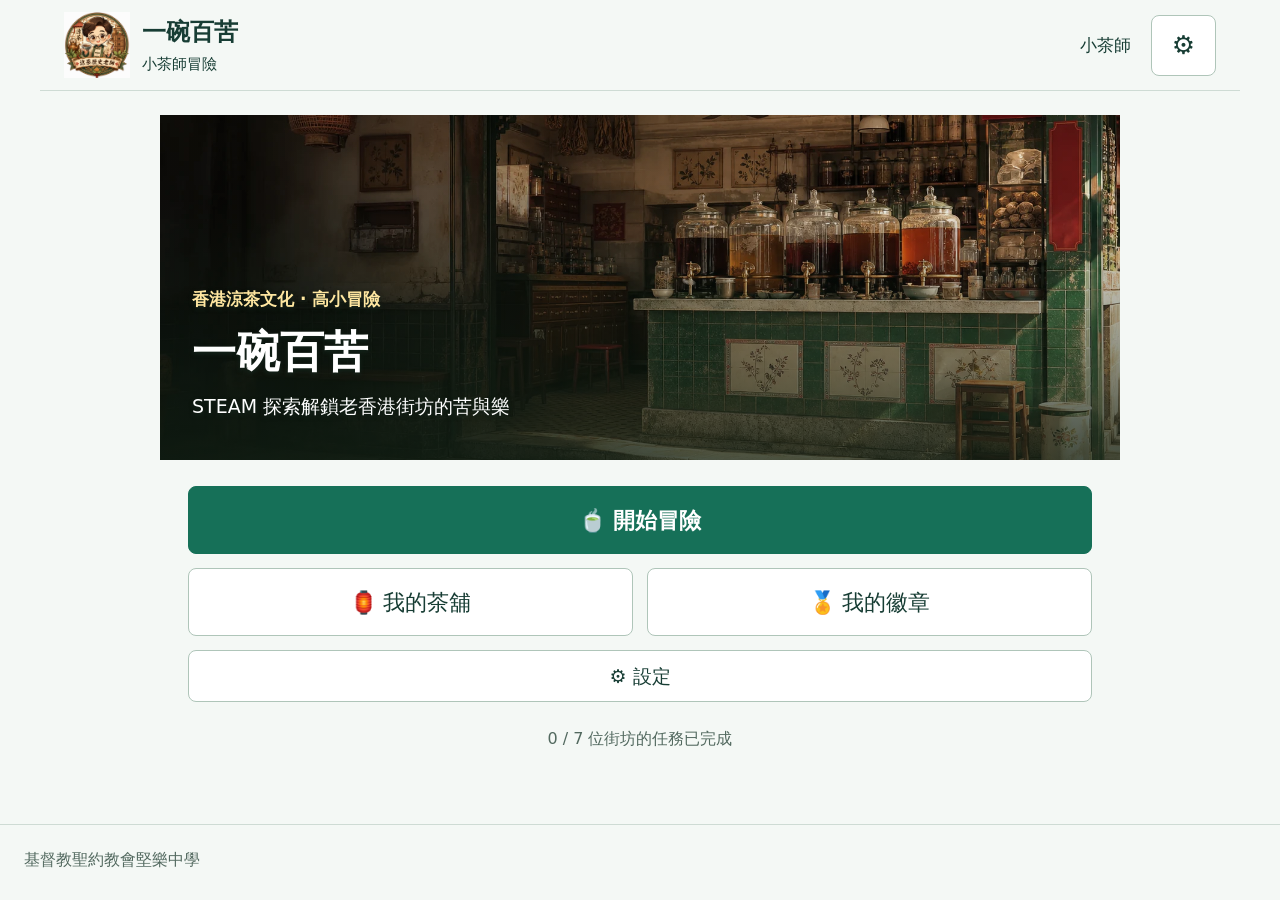
==== commit c591e7ae: "Introduce primary-school tea adventure with guided STEAM learning" ====
--- a/index.html
+++ b/index.html
@@ -1,212 +1,24 @@
 <!doctype html>
 <html lang="zh-HK">
-  <head>
-    <meta charset="UTF-8" />
-    <meta name="viewport" content="width=device-width, initial-scale=1.0" />
-    <meta
-      name="description"
-      content="香港涼茶歷史與 STEAM 教學網頁遊戲：採藥、煲茶、科學實驗與創新方案。"
-    />
-    <meta property="og:title" content="涼茶歷史 STEAM 煲製局" />
-    <meta
-      property="og:description"
-      content="一款結合街坊情境、歷史問答、科學數據、工程設計與反思回顧的香港涼茶文化遊戲。"
-    />
-    <meta property="og:image" content="./assets/hong-kong-herbal-shop.webp" />
-    <title>涼茶歷史 STEAM 煲製局</title>
-    <link rel="stylesheet" href="./src/styles.css" />
-  </head>
-  <body>
-    <a class="skip-link" href="#app">跳到主要內容</a>
-    <div class="shop-backdrop" aria-hidden="true"></div>
-    <div class="texture" aria-hidden="true"></div>
-
-    <header class="topbar">
-      <div class="brand-lockup" aria-label="涼茶歷史 STEAM 煲製局">
-        <span class="brand-mark">茶</span>
-        <span>
-          <strong>涼茶歷史 STEAM 煲製局</strong>
-          <small>Hong Kong herbal tea STEAM game</small>
-        </span>
-      </div>
-      <nav aria-label="主要導覽">
-        <a href="#award-showcase">展示</a>
-        <a href="#app">開始</a>
-        <a href="#history">歷史</a>
-        <a href="#game-panel">進度</a>
-        <a href="#guide">圖鑑</a>
-      </nav>
-      <button class="music-toggle" id="music-toggle" type="button" aria-pressed="false">涼茶音樂：關</button>
-      <div class="audio-settings" aria-label="音訊設定">
-        <label>音樂 <input id="music-volume" type="range" min="0" max="100" value="35" /></label>
-        <label>音效 <input id="sfx-volume" type="range" min="0" max="100" value="65" /></label>
-        <label class="mute-check"><input id="audio-muted" type="checkbox" /> 靜音</label>
-      </div>
-    </header>
-
-    <main id="app" class="page-shell">
-      <section class="hero-section" aria-labelledby="hero-title">
-        <div class="hero-copy">
-          <p class="kicker">香港歷史閱讀 × 社會探究 × STEAM 解難</p>
-          <h1 id="hero-title">一碗百苦：STEAM 探索解鎖老香港街坊的苦與樂</h1>
-          <p>
-            學生透過閱讀涼茶史料，推論香港不同年代的氣候、勞工、公共資源與非遺保育問題，再用 STEAM 遊戲實驗與創新設計提出解決方案。
-          </p>
-          <div class="hero-actions">
-            <a class="primary-action" href="#tea-menu">選任務卡開始</a>
-            <a class="ghost-button light-button" href="#award-showcase">評審快速看</a>
-          </div>
-        </div>
-
-        <aside class="coach-panel" aria-label="老師提示">
-          <div class="coach-face" aria-hidden="true">
-            <img src="./assets/tea-history-teacher-logo.png" alt="" />
-          </div>
-          <div>
-            <strong>涼茶歷史老師</strong>
-            <p id="coach-line">
-              歡迎來到涼茶歷史課。先讀史料，找出香港社會面對的問題，再用數據、工程和設計把一碗涼茶變成解難方案。
-            </p>
-          </div>
-        </aside>
-      </section>
-
-      <section class="lingnan-context" aria-label="嶺南歷史背景導論">
-        <div>
-          <span class="era-chip">序章導論</span>
-          <h2>從嶺南地理理解涼茶文化</h2>
-        </div>
-        <p>
-          香港位處嶺南。自古以來，嶺南氣候炎熱潮濕，古人稱之為「癘瘴之地」。為了適應這種環境，嶺南先民結合中醫藥理論，採集本地草藥煎熬成茶，這就是「涼茶文化」的起源。它不只是香港的故事，更是整個嶺南地區數百年來對抗自然、發展出「醫食同源」智慧的共同記憶。
-        </p>
-      </section>
-
-      <section class="pedagogy-strip" aria-label="學習流程">
-        <div><strong>1</strong><span>閱讀史料</span></div>
-        <div><strong>2</strong><span>推論問題</span></div>
-        <div><strong>3</strong><span>遊戲實驗</span></div>
-        <div><strong>4</strong><span>STEAM 設計</span></div>
-        <div><strong>5</strong><span>價值反思</span></div>
-      </section>
-
-      <section id="award-showcase" class="award-section" aria-labelledby="award-title">
-        <div class="award-lead">
-          <p class="kicker">評審展示模式</p>
-          <h2 id="award-title">閱讀史料，推論問題，設計解方</h2>
-          <p>
-            本作品以香港涼茶非物質文化遺產為主題，把歷史文本轉化成遊戲內的檔案、NPC 情報、配方線索和危機決策。學生要先閱讀，再推論香港社會問題，最後用 STEAM 實驗與創新方案回應問題。
-          </p>
-          <div class="button-row">
-            <a class="primary-action" href="#tea-menu">選任務卡開始</a>
-            <a class="ghost-button" href="#history">先看歷史史料</a>
-          </div>
-        </div>
-
-        <div class="award-grid">
-          <article>
-            <span>閱讀根據</span>
-            <h3>由史料出發</h3>
-            <p>學生閱讀涼茶起源、民間配方、清代涼茶舖、香港碼頭工人、1963 年制水和 2006 年非遺保育等資料，建立歷史脈絡。</p>
-          </article>
-          <article>
-            <span>核心問題</span>
-            <h3>香港面對甚麼問題？</h3>
-            <p>學生不只記憶年代，而要從史料推論濕熱氣候、基層勞工、公共衛生、水資源、社區互助和非遺傳承等問題。</p>
-          </article>
-          <article>
-            <span>STEAM 方法</span>
-            <h3>用遊戲實驗解難</h3>
-            <p>以水量、時間、火力、藥材比例模擬苦味、pH、茶色、溫度和濕熱應對指數，再設計智能涼茶煲、互動展館或校園學習站。</p>
-          </article>
-          <article>
-            <span>價值觀</span>
-            <h3>由解難走向反思</h3>
-            <p>玩家不只是取得高分，而是理解舊香港街坊互助、照顧弱勢、珍惜資源、尊重傳統和承擔非遺保育責任。</p>
-          </article>
-        </div>
-
-        <div class="judge-route" aria-label="評審一分鐘體驗路線">
-          <h3>評審一分鐘體驗路線</h3>
-          <ol>
-            <li>查閱歷史檔案，從文字中找出時代背景和社會需要。</li>
-            <li>回答推論題，證明已由史料讀出問題，才解鎖高階任務。</li>
-            <li>進入 NPC 個案，把歷史同理心轉化為配方和火候決策。</li>
-            <li>在「涼茶科學實驗室」改變變項，用數據驗證假設。</li>
-            <li>完成「創新方案任務」，選感測器、對象和保育目的，提出解決方案。</li>
-          </ol>
-        </div>
-      </section>
-
-      <section id="tea-menu" class="menu-section" aria-labelledby="menu-title">
-        <div class="section-heading">
-          <p class="kicker">第一步：由閱讀開始</p>
-          <h2 id="menu-title">先查歷史檔案，再解鎖涼茶任務</h2>
-          <p>每張卡都是一個香港社會問題：學生先閱讀史料並回答推論題，再進入街坊個案、科學實驗和 STEAM 創新設計。</p>
-        </div>
-        <div class="start-guide" aria-label="開始遊戲流程">
-          <div><strong>1</strong><span>查閱歷史檔案</span></div>
-          <div><strong>2</strong><span>答推論題解鎖配方</span></div>
-          <div><strong>3</strong><span>讀 NPC 史料情報</span></div>
-          <div><strong>4</strong><span>採藥、煲茶、做實驗</span></div>
-        </div>
-        <div id="tea-grid" class="tea-grid" aria-live="polite"></div>
-        <div id="personal-record" class="personal-record" aria-live="polite"></div>
-      </section>
-
-      <section id="history" class="history-section" aria-labelledby="history-title">
-        <div class="section-heading">
-          <h2 id="history-title">涼茶完整發展歷史</h2>
-          <p>從遠古藥草傳說到 2006 年列入國家級非物質文化遺產，涼茶見證華南地區千年的生活文化。</p>
-        </div>
-        <div id="timeline-panel" class="timeline-panel"></div>
-        <div class="culture-box">
-          <h3>為甚麼涼茶重要？</h3>
-          <ul id="culture-panel"></ul>
-        </div>
-      </section>
-
-      <section id="game-panel" class="game-panel" aria-live="polite">
-        <div class="screen-head">
-          <div>
-            <p id="stage-label" class="stage-label">準備上課</p>
-            <h2 id="stage-title">等待選擇任務卡</h2>
-          </div>
-          <div class="screen-actions">
-            <div id="difficulty-selector" class="difficulty-selector" aria-label="選擇遊戲模式"></div>
-            <button id="reset-button" class="ghost-button" type="button">重新開始</button>
-          </div>
-        </div>
-        <div id="resource-panel" class="resource-panel" aria-live="polite"></div>
-
-        <div id="history-screen" class="stage active-stage">
-          <div class="empty-state">
-            <div class="stamp-block">茶</div>
-            <h3>還未選任務卡</h3>
-            <p>請先到上方「先選一張涼茶任務卡」。點擊任務卡後，這裡會自動進入 NPC 個案和史料情報。</p>
-            <a class="primary-action" href="#tea-menu">前往選任務卡</a>
-          </div>
-        </div>
-
-        <div id="gather-screen" class="stage"></div>
-        <div id="prep-screen" class="stage"></div>
-        <div id="cook-screen" class="stage"></div>
-        <div id="lab-screen" class="stage"></div>
-        <div id="innovation-screen" class="stage"></div>
-        <div id="result-screen" class="stage"></div>
-      </section>
-
-      <section id="guide" class="guide-section" aria-labelledby="guide-title">
-        <div class="section-heading">
-          <h2 id="guide-title">藥材與文化圖鑑</h2>
-          <p>認識每味草木的線索與文化脈絡。遊戲內容作歷史與民俗教育用途，不作醫療建議。</p>
-        </div>
-        <div id="ingredient-guide" class="ingredient-guide"></div>
-      </section>
-    </main>
-
-    <div class="school-badge" aria-label="學校名稱">基督教聖約教會堅樂中學</div>
-    <div id="archive-modal-root" class="archive-modal-root" aria-live="polite"></div>
-
-    <script src="./src/app.js" defer></script>
-  </body>
+<head>
+  <meta charset="UTF-8">
+  <meta name="viewport" content="width=device-width, initial-scale=1">
+  <meta name="description" content="高小學生的涼茶小冒險：幫街坊找歷史線索、煲茶、做公平測試，再成為小小發明家。">
+  <meta property="og:title" content="一碗百苦 · 小茶師冒險">
+  <meta property="og:image" content="./assets/hong-kong-herbal-shop.webp">
+  <title>一碗百苦 · 小茶師冒險</title>
+  <link rel="stylesheet" href="./src/primary.css?v=primary1">
+  <script src="./src/primary-data.js?v=primary1" defer></script>
+  <script src="./src/primary.js?v=primary1" defer></script>
+</head>
+<body>
+  <a class="skip-link" href="#app">跳到主要內容</a>
+  <header class="topbar"><a class="brand" href="#home" data-go="home"><img src="./assets/tea-history-teacher-logo.png" alt="阿茶仔"><span>一碗百苦<small>小茶師冒險</small></span></a><span id="player-name"></span><button type="button" data-go="settings" aria-label="設定" title="設定">⚙</button></header>
+  <main id="app" tabindex="-1"></main>
+  <div id="notice" role="status" aria-live="polite"></div>
+  <dialog id="guide-dialog" aria-labelledby="guide-title"></dialog>
+  <section id="report" aria-label="我的研習報告"></section>
+  <footer>基督教聖約教會堅樂中學</footer>
+  <noscript>請啟用瀏覽器的 JavaScript 來開始小茶師冒險。</noscript>
+</body>
 </html>
--- a/src/primary.css
+++ b/src/primary.css
@@ -0,0 +1,10 @@
+:root{font-family:"Microsoft JhengHei","PingFang HK",system-ui,sans-serif;color:#173d34;background:#f4f8f5;font-size:19px;line-height:1.65;letter-spacing:0;--green:#167058;--red:#af343e;--yellow:#f6d976;--line:#cedbd4}
+*{box-sizing:border-box}body{margin:0}button,input,select{font:inherit;color:inherit}button,a,input,summary{touch-action:manipulation}button{min-height:52px;min-width:52px;padding:10px 20px;border:1px solid #afc5b9;background:white;border-radius:8px;cursor:pointer;line-height:1.5;white-space:normal;overflow-wrap:anywhere;transition:background .15s,box-shadow .15s}button:hover{background:#e6f3eb;border-color:var(--green)}button:active{transform:translateY(1px)}button:disabled{cursor:default;opacity:.45}button:focus-visible,a:focus-visible,input:focus-visible,summary:focus-visible,select:focus-visible{outline:3px solid #bb423b;outline-offset:4px}a{color:#12684e;text-underline-offset:4px}p{margin:12px 0;overflow-wrap:anywhere}h1,h2,h3{line-height:1.4;overflow-wrap:anywhere;margin:0 0 14px}h1{font-size:30px}h2{font-size:23px}small{font-size:16px}img{max-width:100%;display:block}figure{margin:0}figcaption{font-size:16px;text-align:center;color:#52695f}mark{background:var(--yellow);color:#173d34;padding:0 4px;border-radius:2px}strong{font-weight:750}
+.topbar{display:flex;align-items:center;gap:20px;max-width:1200px;margin:auto;padding:12px 24px;border-bottom:1px solid var(--line)}.brand{display:flex;gap:12px;align-items:center;text-decoration:none;margin-right:auto;color:#173d34;font-weight:800;font-size:24px}.brand img{height:66px;width:66px;object-fit:contain}.brand small{display:block;font-weight:500;font-size:15px}.topbar #player-name{max-width:200px;overflow-wrap:anywhere;font-size:17px}.topbar button{font-size:26px}.skip-link{position:absolute;top:-100px;left:12px;background:white;padding:12px;z-index:10}.skip-link:focus{top:10px}
+#app{max-width:960px;margin:auto;padding:24px 28px 60px;min-height:75vh;outline:none}#app>button.primary{display:block;margin:28px auto 12px;min-width:min(320px,100%)}#app>button:not(.primary){margin:10px 8px 0 0}.primary{background:var(--green);border-color:var(--green);color:white;font-weight:700;font-size:22px;min-height:60px;padding:14px 26px}.primary:hover{background:#0f5845;color:white}.heading{margin:20px 0}.eyebrow{font-size:17px;font-weight:700;color:#776025;margin:0 0 8px}.quiet{color:#52695f;font-size:16px;text-align:center}.home-scene{min-height:345px;position:relative;background:linear-gradient(0deg,rgba(17,32,20,.75),rgba(17,32,20,.05) 75%),url('../assets/hong-kong-herbal-shop.webp') center 55%/cover;display:flex;align-items:flex-end;margin:0 -28px;isolation:isolate}.home-title{color:white;padding:32px;width:100%;text-shadow:0 2px 4px #14251c}.home-title .eyebrow{color:#ffe6a0}.home-title h1{font-size:44px;margin:8px 0}.home-title p{max-width:540px;margin:6px 0}.home-actions{display:grid;grid-template-columns:1fr 1fr;gap:14px;padding:26px 0 12px}.home-actions button{font-size:22px;min-height:68px}.home-actions .primary{grid-column:1/-1}.home-actions button:last-child{grid-column:1/-1;font-size:19px;min-height:52px}.lit-shop{box-shadow:inset 0 -6px 0 #ebc548}.shop-sign{display:inline-block;background:#9f2934;color:#fff4d3;padding:7px 18px;margin-top:12px;font-size:18px;border:2px solid #f1d382}
+.guide{display:flex;align-items:center;gap:18px;background:#e8f1ed;border-left:4px solid var(--green);padding:16px 20px;margin:20px 0;min-height:122px}.guide>img{width:96px;height:96px;object-fit:contain;flex-shrink:0;border-radius:8px}.guide>div{flex:1;min-width:0}.guide p{margin:5px 0;font-size:20px}.guide strong{color:#af343e}.guide button{padding:8px;font-size:22px;flex-shrink:0}.journey{display:flex;align-items:center;gap:14px;font-size:16px}.journey button{font-size:25px;min-height:48px}.journey progress{height:9px;flex:1;min-width:40px;accent-color:var(--green)}.resources{display:flex;gap:12px;justify-content:center;border-bottom:1px solid var(--line);padding:18px 0;margin-bottom:20px}.resources>span{display:flex;align-items:center;gap:10px;flex:1;justify-content:center;font-size:26px}.resources small{font-size:15px}.resources b{font-size:28px;font-variant-numeric:tabular-nums}.mission-grid{display:grid;grid-template-columns:repeat(3,minmax(0,1fr));gap:16px}.mission-card{padding:0;overflow:hidden;text-align:left;display:flex;flex-direction:column}.mission-card>img{width:100%;aspect-ratio:1;object-fit:cover}.mission-card>span{padding:16px;display:flex;flex-direction:column;gap:8px}.mission-card strong{font-size:21px}.mission-card small{color:#52695f}.pagination{display:flex;gap:20px;justify-content:center;align-items:center;margin-top:28px}.pagination button{font-size:23px}.choices{display:grid;grid-template-columns:repeat(3,minmax(0,1fr));gap:16px;margin:22px 0}.choices:has(>button:nth-child(2):last-child){grid-template-columns:1fr 1fr}.choice{display:flex;flex-direction:column;align-items:center;justify-content:center;text-align:center;gap:12px;min-height:92px;padding:20px;font-size:21px}.choice strong{font-size:21px}.choice small{font-size:17px;font-weight:400}.choice img{width:100%;height:185px;object-fit:contain;background:#fff}.choice.selected{background:#ddf1e7;border:3px solid var(--green);padding:18px}.clue-image{max-width:580px;margin:0 auto 20px}.clue-image>img{width:100%;height:220px;object-fit:cover}.clue-image>img[src*='ingredient-photos']{object-fit:contain;background:white}.clue-text{border-top:2px solid #d5b33e;border-bottom:1px solid var(--line);padding:16px 0}.clue-text p{font-size:22px;line-height:1.85}.tag{font-size:16px;display:inline-block;color:#795019;background:#f7ebbf;padding:3px 10px}.evidence-box{border:3px dashed var(--green);background:#e6f3eb;min-height:104px;width:100%;font-size:22px}.inline-feedback:empty{display:none}.inline-feedback{padding:14px 18px;margin:20px 0;border-left:4px solid #b98621;background:#fff2c5;font-size:20px}.compare{display:grid;grid-template-columns:1fr 1fr;gap:20px}.compare article{padding:16px 0;border-bottom:2px solid var(--line)}.compare h2{color:var(--green)}.effects{display:flex;gap:20px;justify-content:center;flex-wrap:wrap;margin:24px 0}.effects span{padding:18px;font-size:26px;background:#fff0b5;animation:arrive .8s ease-out}.material-row{display:flex;gap:20px;justify-content:center}.material-row figure{width:220px}.material-row img{aspect-ratio:1;object-fit:contain;background:white}
+details{margin:20px 0;border-bottom:1px solid var(--line);padding:0 0 12px;color:#3b554b}summary{cursor:pointer;min-height:48px;padding:10px 0;font-weight:700}details p{font-size:17px}details a{overflow-wrap:anywhere}fieldset{border:0;border-bottom:1px solid var(--line);margin:24px 0;padding:0 0 20px}legend{font-size:22px;font-weight:700;margin-bottom:14px}.field{display:flex;flex-direction:column;gap:8px;margin:20px 0}.field input:not([type=range]),.field select{min-height:54px;width:100%;border:1px solid #96b2a5;border-radius:6px;background:white;padding:12px;max-width:100%}input[type=range]{accent-color:var(--green);min-height:48px;width:100%}.setting{display:flex;align-items:center;gap:12px;flex-wrap:wrap;min-height:60px;padding:10px 0}.setting input{width:24px;height:24px;accent-color:var(--green);flex-shrink:0}.setting small{color:#52695f;margin-left:36px;flex-basis:100%}.brew-visual{display:flex;align-items:center;justify-content:center;gap:30px;min-height:260px;margin:20px 0}.brew-visual figure{width:250px}.brew-visual figure img{aspect-ratio:1.45;object-fit:cover;border-radius:6px}.water-vessel{position:relative;width:96px;height:172px;border:4px solid #486755;border-top:0;background:#fff;overflow:hidden;border-radius:0 0 20px 20px;flex-shrink:0}.water{position:absolute;bottom:0;width:100%;transition:height .4s}.water:after{content:'';position:absolute;width:100%;height:100%;background:repeating-linear-gradient(0deg,transparent 0,transparent 48px,#ffffff75 49px,#ffffff75 51px)}.bubbles i{position:absolute;bottom:5%;width:9px;height:9px;border:1px solid #ffe8ab;border-radius:50%;left:20%;animation:bubble 2.5s infinite}.bubbles i:nth-child(2){left:60%;animation-delay:.6s}.bubbles i:nth-child(3){left:42%;animation-delay:1.1s}.heat-2 i{animation-duration:.8s}.heat-0 i{animation-duration:4s}.pot-label{max-width:190px;font-size:23px}.pot-label p{font-size:18px}.timing{height:48px;position:relative;background:#e6e8df;max-width:620px;margin:30px auto;overflow:hidden;border:2px solid #6e8f7f;border-radius:6px}.target{position:absolute;background:#8ddcb0;height:100%;border-left:2px solid #278359;border-right:2px solid #278359}#needle{position:absolute;height:100%;width:5px;background:#a52733;left:0}.lab-safety{background:#e6f3fa;border-left:4px solid #347b9d;padding:12px 18px;font-size:17px}.locked{padding:12px 0;color:#52695f;font-size:18px}.trial-cups{display:flex;justify-content:center;gap:36px;margin:30px 0;min-height:150px}.trial-cups figure{width:140px;display:flex;flex-direction:column;align-items:center}.tea-cup{width:90px;height:70px;border:5px solid #efefee;border-top:9px solid var(--tea);background:var(--tea);border-radius:4px 4px 28px 28px;box-shadow:0 3px 0 #b4c6bb;position:relative}.tea-cup:after{content:'';position:absolute;right:-22px;top:7px;width:20px;height:28px;border:5px solid #dbe6de;border-left:0;border-radius:0 12px 12px 0}.trial-cups figcaption{display:flex;flex-direction:column;margin-top:12px;font-size:17px}.pictograph{display:flex;gap:20px;height:200px;max-width:520px;margin:30px auto 60px;border-bottom:2px solid #759684;padding:0 10px}.pictograph>span{font-size:18px;line-height:64px}.pictograph>div{flex:1;position:relative;height:100%;border-bottom:1px solid #bdcfc4}.dot{position:absolute;width:22px;height:22px;border-radius:50%;border:2px solid #365544;left:calc(50% - 11px)}.pictograph small{position:absolute;top:100%;width:100%;text-align:center;font-size:17px}.table-scroll{overflow-x:auto}table{border-collapse:collapse;width:100%;font-size:17px}td,th{padding:8px 10px;text-align:left;border-bottom:1px solid var(--line)}th{background:#e4eee7}caption{text-align:left;padding:8px 0}.sentence{font-size:23px;border-left:4px solid #d8ab30;padding:18px;background:#fff3ce;line-height:1.9}.invention-icon{font-size:46px}.prototype{display:flex;align-items:center;gap:24px;padding:24px 0}.prototype>span{font-size:72px}.flow{padding:20px 0;border-top:1px solid var(--line);border-bottom:1px solid var(--line);font-size:22px}.stars{color:#976505;font-size:28px;letter-spacing:0;white-space:nowrap}.celebrate{text-align:center;animation:arrive 1.3s ease-out}.celebrate .stars{font-size:64px;color:#c99415;filter:drop-shadow(0 3px 0 #f9e29b)}.result-grid,.rubric{display:grid;grid-template-columns:1fr 1fr;gap:16px;margin:25px 0}.result-grid>div,.rubric>div{display:flex;align-items:center;justify-content:space-between;gap:18px;padding:12px 0;border-bottom:1px solid var(--line)}.rubric{grid-template-columns:1fr}.reward{background:#e9f2e5;padding:20px;border-left:4px solid #729a58}.reward p{font-size:18px}.shop-picture{position:relative;margin:24px 0}.shop-picture>img{width:100%;max-height:330px;object-fit:cover}.shop-item{display:inline-block;background:#fff0bf;padding:8px 15px;font-size:18px;margin:10px 10px 0 0}.badges{display:flex;gap:10px;flex-wrap:wrap;margin:20px 0}.badges>span,.badges>strong{padding:10px 14px;background:#f7eac0;font-size:17px;border-radius:6px}.badges .master-badge{background:#f3cf70;font-size:23px}.tabs{display:flex;gap:8px;flex-wrap:wrap;margin:24px 0}.tabs button[aria-selected=true]{background:var(--green);color:white}.stickers{display:grid;grid-template-columns:repeat(3,minmax(0,1fr));gap:18px}.sticker{background:white;border:1px solid var(--line);border-radius:8px;display:flex;align-items:center;flex-direction:column;padding:16px;gap:10px}.sticker>img{width:100%;aspect-ratio:1.2;object-fit:contain}.sticker>p{font-size:17px;margin:0}.locked-sticker{background:#e9eeeb;color:#52695f}.unknown{font-size:65px;display:grid;place-items:center;height:150px;width:100%;color:#89a393}
+#notice{position:fixed;bottom:22px;left:50%;transform:translateX(-50%);width:max-content;max-width:calc(100% - 32px);padding:14px 22px;background:#183c30;color:white;box-shadow:0 5px 25px #0002;border-radius:8px;z-index:20;pointer-events:none;opacity:0;font-size:18px;transition:opacity .2s}#notice.visible{opacity:1}dialog{border:0;border-radius:8px;max-width:min(520px,calc(100% - 32px));padding:30px;text-align:center;color:#173d34;background:#f7fcf8;box-shadow:0 20px 70px #0004}dialog::backdrop{background:#122c26b3}dialog img{width:180px;height:180px;object-fit:contain;margin:auto}dialog button{display:block;width:100%;margin-top:16px}dialog p{font-size:22px}body>footer{padding:22px 24px;border-top:1px solid var(--line);font-size:16px;color:#52695f}#report{display:none}.large{font-size:22px}.large .guide p,.large .choice,.large .clue-text p{font-size:24px}.large small,.large .quiet,.large details p{font-size:19px}.large button{font-size:24px}.large h1{font-size:34px}.large .resources small{font-size:17px}
+@keyframes bubble{0%{transform:translateY(0);opacity:.7}100%{transform:translateY(-85px);opacity:0}}@keyframes arrive{0%{transform:translateY(18px);opacity:.3}70%{transform:translateY(-3px);opacity:1}100%{transform:translateY(0)}}.reduced *,.reduced *:before,.reduced *:after{animation:none!important;transition:none!important;scroll-behavior:auto!important}@media(prefers-reduced-motion:reduce){*,*:before,*:after{animation:none!important;transition:none!important;scroll-behavior:auto!important}}
+@media(max-width:650px){.topbar{padding:8px 14px;gap:8px}.brand{font-size:21px;gap:7px}.brand img{width:54px;height:54px}.brand small{font-size:14px}.topbar #player-name{max-width:95px;font-size:15px}#app{padding:18px 18px 44px}.home-scene{margin:0 -18px;min-height:320px}.home-title{padding:24px}.home-title h1{font-size:38px}.home-title p{font-size:18px}.home-actions{gap:10px}.home-actions button{font-size:20px;padding:12px}.heading{margin-top:18px}h1{font-size:26px}h2{font-size:21px}.guide{gap:12px;padding:12px;align-items:flex-start}.guide>img{width:65px;height:65px}.guide p{font-size:19px}.guide button{min-width:48px;min-height:48px;font-size:20px}.resources{gap:6px}.resources>span{flex-wrap:wrap;gap:4px;font-size:22px}.resources small{width:100%;text-align:center}.resources b{font-size:24px}.mission-grid{grid-template-columns:1fr}.mission-card{flex-direction:row;align-items:center}.mission-card>img{width:100px;height:135px;flex-shrink:0}.mission-card>span{padding:12px;gap:3px}.mission-card strong{font-size:20px}.choices,.choices:has(>button:nth-child(2):last-child){grid-template-columns:1fr}.choice{min-height:66px;padding:16px;font-size:20px}.choice:has(img){display:grid;grid-template-columns:110px 1fr;text-align:left;gap:16px}.choice img{height:110px;width:110px}.choice.selected{padding:14px}.clue-text p{font-size:21px}.clue-image>img{height:180px}.compare{grid-template-columns:1fr}.brew-visual{gap:14px;flex-wrap:wrap;min-height:215px}.brew-visual figure{width:180px}.water-vessel{width:68px;height:130px}.pot-label{max-width:none;width:100%;display:flex;align-items:center;justify-content:center;gap:10px;font-size:20px}.pot-label p{margin:0;font-size:17px}.trial-cups{gap:14px}.trial-cups figure{width:90px}.tea-cup{width:62px;height:60px}.tea-cup:after{right:-18px;width:16px}.trial-cups figcaption{font-size:16px}.result-grid{grid-template-columns:1fr}.result-grid>div{padding:7px 0}.stickers{grid-template-columns:1fr 1fr;gap:12px}.sticker{padding:12px}.sticker p{font-size:16px}.unknown{height:110px}.sentence{font-size:21px}.prototype{gap:16px}.prototype>span{font-size:58px}.prototype strong{font-size:20px}.flow{font-size:20px}.home-actions .primary{font-size:22px}.large .guide{flex-wrap:wrap}.large .guide>div{flex-basis:65%}.large .guide button{margin-left:auto}.large .stickers{grid-template-columns:1fr}.large .mission-card>img{width:88px}.large .mission-card strong{font-size:22px}}
+@page{size:A4;margin:12mm}@media print{html,body{background:white!important;color:#111;font-size:10pt;line-height:1.4}body>*:not(#report){display:none!important}#report{display:block!important;color:#111;font-size:10pt;line-height:1.4}#report h1{font-size:19pt;margin:0 0 5mm}#report h2{font-size:12pt;margin:4mm 0 1mm}#report p{margin:1.5mm 0;overflow-wrap:anywhere}#report table{font-size:9pt}#report th,#report td{padding:1mm 2mm}#report footer{margin-top:4mm;font-size:9pt}#report header{border-bottom:2px solid #173d34}#report tr{break-inside:avoid}}
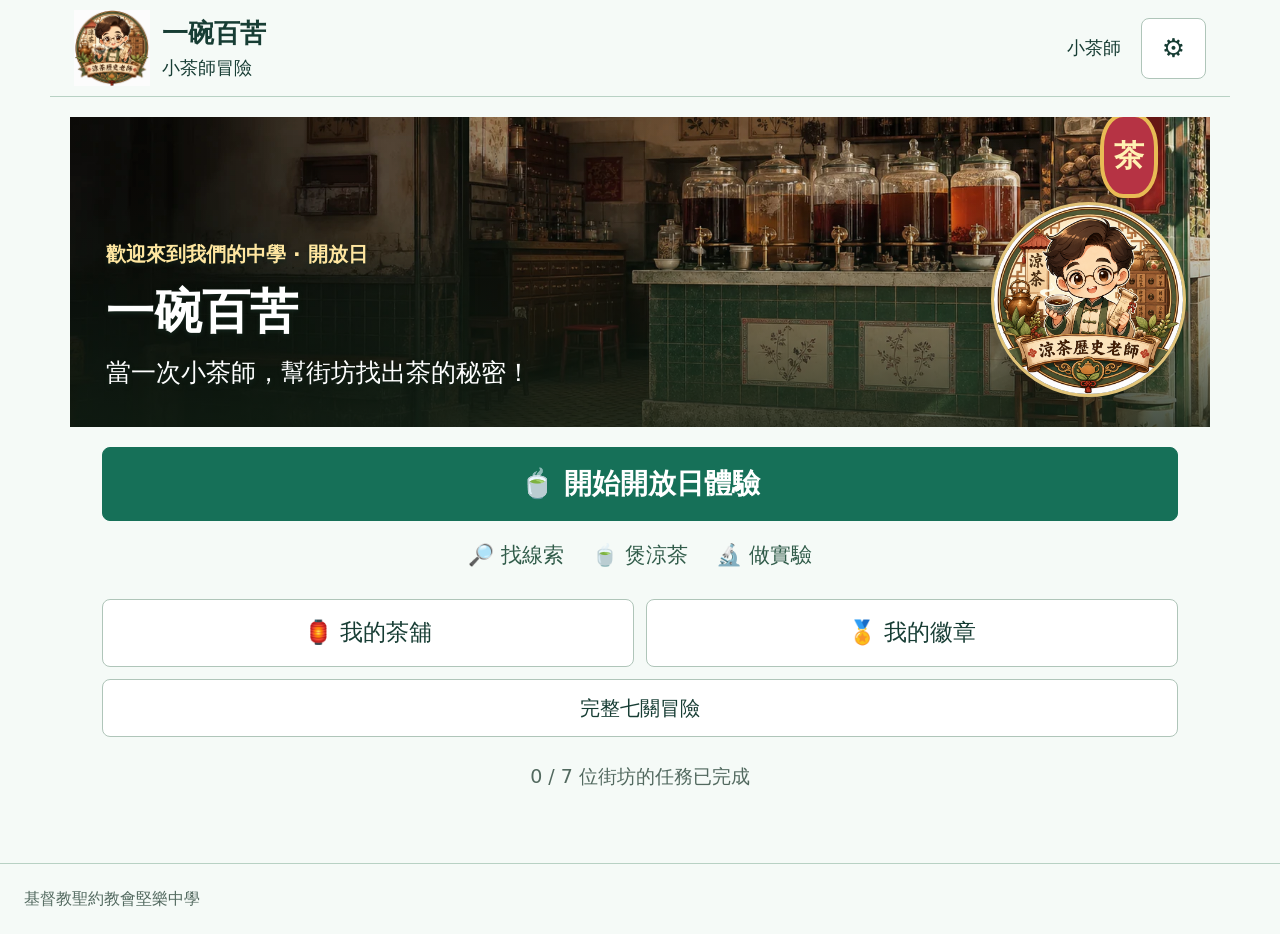
==== commit 0ec7c207: "Add animated iPad open-day experience with isolated visitor sessions" ====
--- a/index.html
+++ b/index.html
@@ -2,14 +2,16 @@
 <html lang="zh-HK">
 <head>
   <meta charset="UTF-8">
-  <meta name="viewport" content="width=device-width, initial-scale=1">
+  <meta name="viewport" content="width=device-width, initial-scale=1, viewport-fit=cover">
+  <meta name="theme-color" content="#167058">
   <meta name="description" content="高小學生的涼茶小冒險：幫街坊找歷史線索、煲茶、做公平測試，再成為小小發明家。">
   <meta property="og:title" content="一碗百苦 · 小茶師冒險">
   <meta property="og:image" content="./assets/hong-kong-herbal-shop.webp">
   <title>一碗百苦 · 小茶師冒險</title>
   <link rel="stylesheet" href="./src/primary.css?v=primary1">
-  <script src="./src/primary-data.js?v=primary1" defer></script>
-  <script src="./src/primary.js?v=primary1" defer></script>
+  <link rel="stylesheet" href="./src/open-day.css?v=20260910">
+  <script src="./src/primary-data.js?v=20260910" defer></script>
+  <script src="./src/primary.js?v=20260910" defer></script>
 </head>
 <body>
   <a class="skip-link" href="#app">跳到主要內容</a>
--- a/src/open-day.css
+++ b/src/open-day.css
@@ -0,0 +1,239 @@
+/* Open-day tablet presentation. The classroom stylesheet remains independent. */
+:root { font-size: 22px; line-height: 1.6; --line: #b8d1c4; }
+body { padding-bottom: env(safe-area-inset-bottom); background: #f5faf7; }
+[hidden] { display: none !important; }
+h1 { font-size: 32px; }
+h2 { font-size: 26px; }
+button { min-height: 60px; min-width: 60px; font-size: 22px; -webkit-tap-highlight-color: transparent; }
+button:active { transform: scale(.98); }
+.primary, .choice, .choice strong { font-size: 24px; }
+.primary { min-height: 68px; }
+small, .quiet, figcaption, .tag, details p, .eyebrow { font-size: 19px; }
+.topbar { max-width: 1180px; padding: 10px 24px; }
+.brand { font-size: 26px; }
+.brand img { width: 76px; height: 76px; }
+.brand small, .topbar #player-name { font-size: 18px; }
+#app { max-width: 1140px; padding: 20px 32px 60px; }
+#app[data-view]:not([data-view=home]):not([data-view=select]):not([data-view=settings]):not([data-view=book]):not([data-view=shop]) { padding-bottom: 136px; }
+.heading { margin: 16px 0; }
+.guide { padding: 14px 20px; gap: 18px; min-height: 112px; background: #e7f4ed; border-left-width: 6px; }
+.guide p { font-size: 24px; }
+.guide > img { width: 108px; height: 108px; animation: guide-greet .6s ease-out; transform-origin: bottom center; }
+.guide button { min-width: 60px; min-height: 60px; }
+.home-scene { margin: 0 -32px; min-height: 310px; overflow: hidden; background-position: center 58%; }
+.home-title { padding: 28px 36px; padding-right: 235px; }
+.home-title h1 { font-size: 48px; }
+.home-title p { font-size: 25px; }
+.home-title .eyebrow { font-size: 20px; }
+.welcome-guide { position: absolute; width: 195px; height: 195px; object-fit: contain; right: 24px; bottom: 30px; border-radius: 50%; border: 3px solid #e2c478; filter: drop-shadow(0 6px 9px #0004); animation: welcome-bob 2.6s ease-in-out 3; }
+.hanging-lantern { position: absolute; top: -4px; right: 52px; background: #b63344; color: #fff2b3; width: 58px; height: 85px; border: 4px solid #e8bc55; border-radius: 40%; display: grid; place-items: center; font-size: 30px; font-weight: bold; transform-origin: top center; animation: lantern-swing 3s ease-in-out 4; }
+.home-actions { gap: 12px; padding-top: 20px; }
+.home-actions .primary { min-height: 74px; font-size: 28px; }
+.home-actions button:last-child { font-size: 20px; min-height: 58px; }
+.adventure-promise { grid-column: 1 / -1; display: flex; justify-content: center; gap: 28px; padding: 6px 0 14px; color: #315c4a; font-size: 21px; }
+.home-actions button { font-size: 23px; }
+.journey { gap: 14px; font-size: 20px; }
+.journey button { min-width: 56px; min-height: 56px; }
+.journey progress { height: 12px; }
+.adventure-track { display: flex; list-style: none; padding: 0; margin: 12px 0 8px; justify-content: space-between; gap: 8px; }
+.adventure-track li { display: flex; flex: 1; flex-direction: column; align-items: center; border-bottom: 4px solid #d5e5da; padding-bottom: 6px; color: #61796e; }
+.adventure-track li span { font-size: 24px; line-height: 1.3; }
+.adventure-track li small { font-size: 17px; }
+.adventure-track li.current { border-color: #b43742; color: #a72738; font-weight: 700; }
+.adventure-track li.done { border-color: #239565; color: #226845; }
+.resources { padding: 8px 0 12px; margin-bottom: 14px; }
+.resources > span { font-size: 23px; }
+.resources small { font-size: 18px; }
+.resources b { font-size: 26px; }
+#app:is([data-view=intro],[data-view=clue],[data-view=compare],[data-view=evidence],[data-view=gather],[data-view=npc],[data-view=guess],[data-view=method],[data-view=trial],[data-view=observe],[data-view=conclude],[data-view=invent],[data-view=result]) > .resources { display: none; }
+.mission-card > img { max-height: 235px; }
+.mission-card strong { font-size: 24px; }
+.mission-card small { font-size: 19px; }
+.mission-card:hover img { transform: scale(1.02); transition: transform .2s; }
+.mission-card img { transform-origin: center; }
+.mission-card > span { flex: 1; }
+.mission-card { border-bottom: 5px solid #329073; }
+.mission-card:nth-child(2) { border-bottom-color: #4f96b4; }
+.mission-card:nth-child(3) { border-bottom-color: #d9a82e; }
+.action-dock { position: fixed; bottom: 0; left: 0; width: 100%; z-index: 5; padding: 12px 24px calc(12px + env(safe-area-inset-bottom)); background: #f5faf7; border-top: 1px solid #bed5c7; display: flex; justify-content: center; }
+.action-dock .primary { width: min(620px,100%); margin: 0; box-shadow: 0 4px 0 #0b503d; }
+.reading-layout { display: grid; grid-template-columns: .9fr 1.1fr; gap: 26px; align-items: center; }
+.reading-layout .clue-image { width: 100%; margin: 0; }
+.reading-layout .clue-image > img { height: 245px; object-fit: cover; }
+.reading-layout .clue-text { border-top: 4px solid #ddb84b; }
+.clue-text p { font-size: 25px; line-height: 1.85; }
+.clue-text mark { box-decoration-break: clone; -webkit-box-decoration-break: clone; }
+.choice { min-height: 96px; border-width: 2px; }
+.choice small { font-size: 20px; }
+.choice.selected { background: #d8efe1; }
+.choices { gap: 18px; }
+.evidence-box { min-height: 104px; font-size: 25px; position: relative; }
+.evidence-stamped { background: #d8efdc; border-style: solid; animation: stamp-in .55s ease-out; }
+.collection-basket { display: flex; align-items: center; gap: 22px; padding: 12px 0; border-bottom: 2px solid #b8d1c4; }
+.collection-basket > div { display: flex; gap: 12px; flex: 1; }
+.basket-slot { width: 68px; height: 68px; border: 2px dashed #9ab6a8; display: grid; place-items: center; border-radius: 8px; font-size: 30px; color: #527966; background: white; }
+.basket-slot img { width: 60px; height: 60px; object-fit: contain; }
+.basket-slot.collected { border-style: solid; border-color: #22805b; }
+.flying-material { position: fixed; z-index: 40; object-fit: contain; border: 3px solid #d3ad3d; background: white; border-radius: 8px; pointer-events: none; }
+.brew-layout { display: grid; grid-template-columns: 1.15fr 1fr; gap: 24px; align-items: center; }
+.brew-layout .choices { grid-template-columns: 1fr; margin: 0; gap: 10px; }
+.brew-layout .choice { min-height: 64px; padding: 12px 18px; }
+.brew-visual { min-height: 290px; gap: 24px; flex-wrap: wrap; }
+.brew-visual figure { width: 220px; }
+.brew-visual figure img { border: 4px solid #e5c269; }
+.animated-kettle { position: relative; padding: 35px 10px 38px; }
+.water-vessel { width: 98px; height: 162px; border-color: #267660; }
+.water { transform-origin: bottom; animation: pour-water .55s ease-out; }
+.water:before { content: ''; position: absolute; top: -3px; left: 0; height: 8px; width: 100%; border-top: 3px solid #cfb87e; border-radius: 50%; }
+.is-brewing .water:before { animation: tea-surface 1.2s ease-in-out infinite; }
+.bubbles i:nth-child(4) { left: 75%; animation-delay: .35s; }
+.bubbles i:nth-child(5) { left: 30%; animation-delay: .9s; }
+.steam-trails { position: absolute; top: 5px; width: 98px; height: 55px; display: flex; justify-content: space-around; pointer-events: none; }
+.steam-trails i { border-left: 4px solid #89a7a0; width: 15px; height: 42px; border-radius: 50%; opacity: 0; }
+.is-brewing .steam-trails i { animation: tea-steam 2.1s ease-out infinite; }
+.steam-trails i:nth-child(2) { animation-delay: .7s; }
+.steam-trails i:nth-child(3) { animation-delay: 1.4s; }
+.flame-bed { position: absolute; bottom: 7px; left: 0; width: 100%; display: flex; justify-content: center; gap: 5px; height: 30px; }
+.flame-bed i { display: block; width: 20px; height: 28px; background: #e88729; border: 5px solid #f4c33d; border-radius: 60% 15% 50% 50%; transform: rotate(-15deg); }
+.is-brewing .flame-bed i { animation: tea-flame .6s ease-in-out infinite alternate; }
+.flame-bed i:nth-child(2) { animation-delay: .2s; }
+.flame-bed i:nth-child(3) { animation-delay: .35s; }
+.brew-visual[data-heat="0"] .flame-bed { transform: scale(.7); }
+.brew-visual[data-heat="2"] .flame-bed { transform: scale(1.2); }
+.pot-label { width: 100%; max-width: none; text-align: center; margin-top: -16px; }
+.pot-label p { font-size: 20px; }
+.timing { height: 64px; width: 100%; }
+#needle { width: 7px; }
+.timing::after { content: '停火區'; position: absolute; top: 14px; left: 0; width: 100%; text-align: center; font-size: 20px; pointer-events: none; color: #184c35; }
+.locked { font-size: 21px; }
+.lab-safety { font-size: 20px; }
+.trial-controls { grid-template-columns: repeat(3,minmax(0,1fr)); }
+.trial-controls .choice { padding: 16px 10px; min-height: 105px; }
+.experiment-layout { display: grid; grid-template-columns: .8fr 1.5fr; gap: 30px; align-items: center; }
+.experiment-layout .trial-controls { grid-template-columns: 1fr; gap: 10px; margin: 8px 0; }
+.experiment-layout .trial-controls .choice { min-height: 68px; padding: 9px 12px; flex-direction: row; flex-wrap: wrap; gap: 8px; }
+.experiment-layout .trial-cups { gap: 24px; margin: 10px 0; min-height: 180px; }
+.experiment-layout .trial-cups figure { width: 140px; min-width: 0; }
+.trial-cups { gap: 50px; margin: 28px 0; min-height: 210px; }
+.trial-cups figure { width: 160px; }
+.trial-cups figcaption { font-size: 21px; }
+.tea-cup { width: 112px; height: 88px; background: #e7eeea; overflow: visible; }
+.tea-cup .sample-liquid { position: absolute; inset: 0; background: var(--tea); border-radius: 0 0 22px 22px; transform-origin: bottom; }
+.filled-sample .sample-liquid { animation: pour-water .7s ease-out; }
+.empty-sample .tea-cup { border-top-color: #c5d6cd; border-style: dashed; }
+.empty-sample .sample-liquid { opacity: .3; }
+.pictograph { height: 180px; }
+.pictograph small, .pictograph > span { font-size: 20px; }
+.pictograph > span { line-height: 58px; }
+.pictograph .dot { animation: data-appear .45s ease-out; }
+.sentence { font-size: 25px; }
+.takeaways { border-top: 3px solid #e4bd48; padding: 20px 0; margin-top: 20px; }
+.takeaways p { font-size: 23px; }
+.reward { animation: stamp-in .6s ease-out; }
+.result-grid > div { font-size: 23px; }
+.celebrate .stars { font-size: 76px; }
+.reward-animation { position: fixed; inset: 0; z-index: 30; overflow: hidden; pointer-events: none; }
+.reward-animation > span { position: absolute; left: var(--x); top: 8%; font-size: 28px; color: #d49b12; animation: reward-fall 1.4s var(--delay) ease-out both; text-shadow: 0 1px 0 white; }
+.reward-animation > span:nth-child(3n) { color: #d45968; }
+.reward-animation > span:nth-child(3n+1) { color: #20916b; }
+.visitor-tools { display: flex; gap: 12px; flex-wrap: wrap; }
+#notice { bottom: 110px; max-width: min(650px,calc(100% - 32px)); font-size: 21px; }
+.large { font-size: 26px; }
+.large .guide p, .large .clue-text p, .large .choice, .large .choice strong, .large .sentence { font-size: 28px; }
+.large small, .large .quiet, .large details p { font-size: 22px; }
+.large button, .large .trial-cups figcaption { font-size: 26px; }
+.large h1 { font-size: 36px; }
+.large .resources small { font-size: 20px; }
+@keyframes guide-greet { 0% { transform: rotate(-5deg) scale(.92); } 70% { transform: rotate(3deg) scale(1.02); } 100% { transform: none; } }
+@keyframes welcome-bob { 0%,100% { transform: translateY(0) rotate(-2deg); } 50% { transform: translateY(-9px) rotate(2deg); } }
+@keyframes lantern-swing { 0%,100% { transform: rotate(-5deg); } 50% { transform: rotate(5deg); } }
+@keyframes stamp-in { 0% { transform: scale(.88); opacity: .3; } 70% { transform: scale(.99); opacity: 1; } 100% { transform: none; } }
+@keyframes pour-water { from { transform: scaleY(.05); } to { transform: scaleY(1); } }
+@keyframes tea-surface { 0%,100% { transform: scaleY(1); } 50% { transform: scaleY(1.8); } }
+@keyframes tea-steam { from { opacity: 0; transform: translateY(15px) scale(.7); } 30% { opacity: .65; } to { opacity: 0; transform: translateY(-32px) scale(1.1); } }
+@keyframes tea-flame { from { transform: rotate(-18deg) scaleY(.8); } to { transform: rotate(-8deg) scaleY(1.12); } }
+@keyframes data-appear { from { transform: scale(.2); } to { transform: scale(1); } }
+@keyframes reward-fall { 0% { opacity: 0; transform: translateY(-35px) rotate(0); } 15% { opacity: 1; } 100% { opacity: 0; transform: translateY(65vh) rotate(var(--turn)); } }
+.page-hidden *, .page-hidden *::before, .page-hidden *::after { animation-play-state: paused !important; }
+.reduced *, .reduced *::before, .reduced *::after { animation: none !important; transition: none !important; }
+@media (prefers-reduced-motion: reduce) { *, *::before, *::after { animation: none !important; transition: none !important; } }
+@media (min-width:700px) and (max-height:850px) {
+  .topbar { padding: 6px 24px; }
+  .brand img { width: 58px; height: 58px; }
+  #app { padding-top: 12px; }
+  .adventure-track { margin: 6px 0; }
+  .adventure-track li { flex-direction: row; gap: 6px; justify-content: center; padding-bottom: 3px; }
+  .resources { padding: 6px 0; margin-bottom: 8px; }
+  .heading { margin: 10px 0; }
+  .heading h1 { margin-bottom: 8px; }
+  .guide { margin: 12px 0; min-height: 90px; padding: 10px 16px; }
+  .guide > img { width: 80px; height: 80px; }
+  .brew-visual { min-height: 230px; margin: 8px 0; }
+  .home-scene { min-height: 270px; }
+  .home-actions { padding-top: 14px; }
+}
+@media (max-width:699px) {
+  :root { font-size: 21px; }
+  #app { padding: 16px 18px 50px; }
+  .topbar { padding: 8px 12px; }
+  .brand { font-size: 22px; }
+  .brand img { width: 60px; height: 60px; }
+  .brand small, .topbar #player-name { font-size: 16px; }
+  h1 { font-size: 28px; }
+  .home-scene { margin: 0 -18px; min-height: 320px; }
+  .home-title { padding: 25px 20px; padding-right: 20px; z-index: 1; }
+  .home-title h1 { font-size: 38px; }
+  .home-title p { max-width: 220px; font-size: 22px; }
+  .home-title .eyebrow { max-width: 210px; font-size: 18px; }
+  .welcome-guide { width: 118px; height: 118px; bottom: 140px; right: 8px; }
+  .hanging-lantern { width: 42px; height: 62px; font-size: 25px; right: 45px; }
+  .home-actions .primary { font-size: 24px; }
+  .adventure-promise { gap: 12px; font-size: 17px; flex-wrap: wrap; }
+  .guide { padding: 12px; gap: 10px; }
+  .guide > img { width: 65px; height: 65px; }
+  .guide p { font-size: 22px; }
+  .guide button { min-width: 48px; min-height: 52px; }
+  .adventure-track li small { display: none; }
+  .adventure-track li span { font-size: 23px; }
+  .resources small { font-size: 17px; }
+  .reading-layout, .brew-layout { display: block; }
+  .experiment-layout { display: block; }
+  .experiment-layout .trial-controls { grid-template-columns: repeat(3,minmax(0,1fr)); }
+  .experiment-layout .trial-controls .choice { min-height: 110px; flex-direction: column; }
+  .experiment-layout .trial-cups { gap: 18px; }
+  .experiment-layout .trial-cups figure { width: 88px; }
+  .reading-layout .clue-image > img { height: 180px; }
+  .clue-text p { font-size: 24px; }
+  .clue-text { margin-top: 18px; }
+  .choice, .choice strong { font-size: 22px; }
+  .collection-basket { gap: 10px; flex-wrap: wrap; }
+  .collection-basket strong { font-size: 20px; }
+  .basket-slot { width: 52px; height: 52px; }
+  .basket-slot img { width: 46px; height: 46px; }
+  .brew-visual { gap: 12px; min-height: 225px; }
+  .brew-visual figure { width: 160px; }
+  .water-vessel { width: 75px; height: 125px; }
+  .steam-trails { width: 75px; }
+  .pot-label { margin-top: -12px; }
+  .trial-controls { grid-template-columns: repeat(3,minmax(0,1fr)); gap: 8px; }
+  .trial-controls .choice { min-height: 110px; padding: 10px 6px; }
+  .trial-controls .choice strong { font-size: 21px; }
+  .trial-controls .choice small { font-size: 17px; }
+  .trial-cups { gap: 18px; min-height: 185px; }
+  .trial-cups figure { width: 88px; }
+  .trial-cups figcaption { font-size: 18px; }
+  .tea-cup { width: 68px; height: 65px; }
+  .takeaways p { font-size: 22px; }
+  .action-dock { padding: 10px 16px calc(10px + env(safe-area-inset-bottom)); }
+  .action-dock .primary { min-height: 64px; font-size: 23px; }
+  .large .guide > div { flex-basis: 60%; }
+  .large .trial-controls { grid-template-columns: 1fr; }
+  .large .experiment-layout .trial-controls { grid-template-columns: 1fr; }
+  .large .trial-cups figcaption { font-size: 20px; }
+}
+@media print {
+  #report, #report p { font-size: 10pt !important; }
+  #report h1 { font-size: 19pt !important; }
+  #report h2 { font-size: 12pt !important; }
+  #report th, #report td { font-size: 9pt !important; }
+}
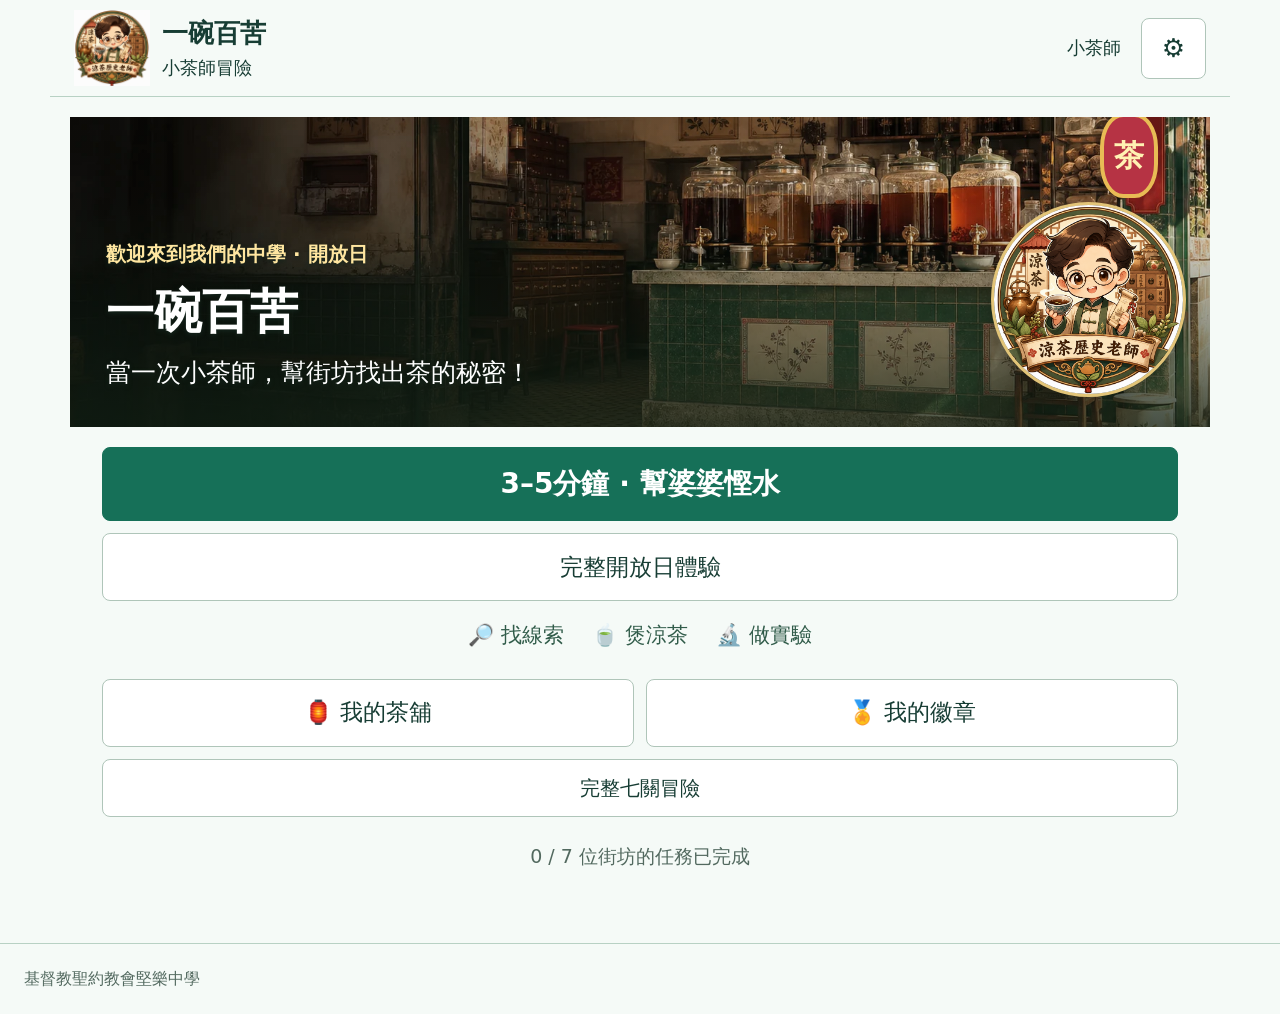
==== commit 6f2aa4fa: "Add short visitor quest and predict-test-improve design loop" ====
--- a/index.html
+++ b/index.html
@@ -9,9 +9,9 @@
   <meta property="og:image" content="./assets/hong-kong-herbal-shop.webp">
   <title>一碗百苦 · 小茶師冒險</title>
   <link rel="stylesheet" href="./src/primary.css?v=primary1">
-  <link rel="stylesheet" href="./src/open-day.css?v=20260910">
+  <link rel="stylesheet" href="./src/open-day.css?v=20260915b">
   <script src="./src/primary-data.js?v=20260910" defer></script>
-  <script src="./src/primary.js?v=20260910" defer></script>
+  <script src="./src/primary.js?v=20260915b" defer></script>
 </head>
 <body>
   <a class="skip-link" href="#app">跳到主要內容</a>
--- a/src/open-day.css
+++ b/src/open-day.css
@@ -35,6 +35,72 @@
 .journey { gap: 14px; font-size: 20px; }
 .journey button { min-width: 56px; min-height: 56px; }
 .journey progress { height: 12px; }
+.journey > span { min-width: 0; }
+.journey .stage-help { flex: 0 0 56px; border: 2px solid #167058; border-radius: 50%; font-weight: 700; }
+.prototype-lab { padding: 16px 0; border-block: 2px solid #b8d1c4; }
+.prototype-stage { display: grid; grid-template-columns: 190px minmax(0,1fr); gap: 28px; align-items: center; min-height: 170px; }
+.prototype-model { height: 160px; display: grid; place-items: center; }
+.prototype-readout strong { font-size: 32px; color: #12634f; }
+.prototype-readout p { margin: 6px 0; font-size: 24px; min-height: 3.2em; }
+.prototype-progress { font-size: 21px; margin: 12px 0; font-weight: 700; color: #245b45; }
+.home-actions [data-action=visitor-start] { grid-column: 1 / -1; }
+.short-brief { font-size: 24px; padding-left: 14px; border-left: 5px solid #d1aa38; }
+.design-setting-label { font-size: 22px; font-weight: 700; margin: 0 0 12px; }
+.prediction-feedback { color: #255b45; font-weight: 700; font-size: 22px; border-left: 5px solid #d1aa38; padding-left: 12px; }
+.design-editor { display: grid; grid-template-columns: 190px minmax(0,1fr); align-items: center; gap: 28px; border-block: 2px solid #b8d1c4; padding: 24px 0; }
+.design-editor input[type=range] { width: 100%; height: 60px; touch-action: pan-y; accent-color: #167058; }
+.design-editor select { min-height: 60px; font-size: 24px; }
+.design-editor .field { margin: 0; }
+.signal-swatches { display: flex; gap: 14px; border: 0; padding: 12px 0; }
+.signal-swatches button { width: 60px; height: 60px; padding: 8px; }
+.signal-swatches button span { display: block; width: 100%; height: 100%; background: var(--swatch); border-radius: 50%; }
+.signal-swatches [aria-pressed=true] { outline: 3px solid #205940; outline-offset: 2px; }
+.model-lamp.lamp-on span { background: var(--signal-color,#eabb32); }
+.side-lamp { transform: perspective(350px) rotateY(58deg); }
+.customer-trial { display: grid; grid-template-columns: minmax(0,1fr) 190px; gap: 26px; align-items: center; min-height: 255px; overflow: clip; }
+.customer-trial .guide { margin: 0; min-width: 0; }
+.customer-trial .guide > img { width: 140px; height: 170px; object-fit: cover; border-radius: 8px; animation: customer-arrive .7s ease-out; }
+.customer-trial.customer-happy .guide > img { animation: customer-thanks .8s ease-in-out 2; }
+.customer-device { min-height: 190px; display: grid; place-items: center; animation: device-delivery .75s ease-out; }
+#app[data-view=quick-result] > .resources { display: none; }
+.large .prototype-readout p, .large .prediction-feedback, .large .short-brief { font-size: 28px; }
+@keyframes device-delivery { from { transform: translateX(30px) rotate(5deg); opacity: .3; } to { transform: translateX(0) rotate(0); opacity: 1; } }
+@keyframes customer-arrive { from { transform: translateX(-18px); opacity: .3; } to { transform: translateX(0); opacity: 1; } }
+@keyframes customer-thanks { 50% { transform: translateY(-7px) rotate(-3deg); } }
+@media (max-width:699px) {
+  .design-editor { grid-template-columns: 1fr; gap: 12px; }
+  .customer-trial { grid-template-columns: 1fr; gap: 16px; }
+  .customer-trial .guide { flex-wrap: wrap; }
+  .customer-trial .guide > img { width: 90px; height: 110px; }
+  .customer-trial .guide > div { flex: 1; min-width: 150px; }
+}
+.prototype-controls { display: grid; grid-template-columns: repeat(2,minmax(0,1fr)); gap: 16px; }
+.prototype-controls button { min-height: 74px; border-width: 2px; padding: 12px; }
+.prototype-controls .selected { background: #d8efe1; border-color: #167058; }
+.model-note { font-size: 19px; margin: 12px 0 0; color: #4c6256; }
+.model-lamp { width: 112px; height: 136px; border: 5px solid #395b51; border-radius: 8px; background: #e1e9e4; display: grid; place-items: center; }
+.model-lamp span { width: 72px; height: 72px; border: 4px solid #65796d; border-radius: 50%; background: #829589; }
+.model-lamp.lamp-on span { background: var(--signal-color,#eabb32); border-color: #765818; box-shadow: 0 0 0 9px #f5d979; animation: lamp-arrival .45s ease-out; }
+.model-tank { position: relative; width: 130px; height: 155px; border: 5px solid #395b51; border-top-width: 2px; border-radius: 0 0 8px 8px; overflow: hidden; background: #f5fcff; }
+.model-water { position: absolute; bottom: 0; width: 100%; background: #66bed7; animation: water-arrival .65s ease-out; transform-origin: bottom; }
+.model-line { position: absolute; left: 0; right: 0; top: 24%; border-top: 3px dashed #214f66; color: #173e50; font-size: 20px; padding-left: 8px; }
+.model-cup { position: relative; width: 98px; height: 112px; border: 6px solid #327997; background: #e5f2f8; border-radius: 0 0 16px 16px; margin-right: 40px; }
+.model-handle { position: absolute; left: 100%; top: 14px; width: 30px; height: 64px; border: 9px solid #327997; border-radius: 0 18px 18px 0; }
+.wide-handle .model-handle { width: 62px; }
+.model-finger { position: absolute; left: calc(100% + 8px); top: 38px; width: 27px; height: 27px; border: 3px solid #bc694d; border-radius: 50%; background: #f9d4be; }
+.wide-handle .model-finger { left: calc(100% + 18px); }
+.model-number { width: 155px; height: 115px; display: grid; place-items: center; border: 6px solid #365950; border-radius: 8px; background: #193f35; color: #f7de73; font: 700 64px monospace; animation: lamp-arrival .45s ease-out; }
+.brew-paused .animated-kettle *, .brew-paused .animated-kettle *::before, .brew-paused .animated-kettle *::after { animation-play-state: paused !important; }
+@keyframes lamp-arrival { from { opacity: .4; } to { opacity: 1; } }
+@keyframes water-arrival { from { transform: scaleY(.35); } to { transform: scaleY(1); } }
+@media (max-width:699px) {
+  .journey { gap: 8px; }
+  .journey progress { display: none; }
+  .prototype-stage { grid-template-columns: 1fr; gap: 8px; }
+  .prototype-readout p { font-size: 22px; }
+  .prototype-controls { grid-template-columns: 1fr; gap: 10px; }
+  .prototype-progress { font-size: 20px; }
+}
 .adventure-track { display: flex; list-style: none; padding: 0; margin: 12px 0 8px; justify-content: space-between; gap: 8px; }
 .adventure-track li { display: flex; flex: 1; flex-direction: column; align-items: center; border-bottom: 4px solid #d5e5da; padding-bottom: 6px; color: #61796e; }
 .adventure-track li span { font-size: 24px; line-height: 1.3; }
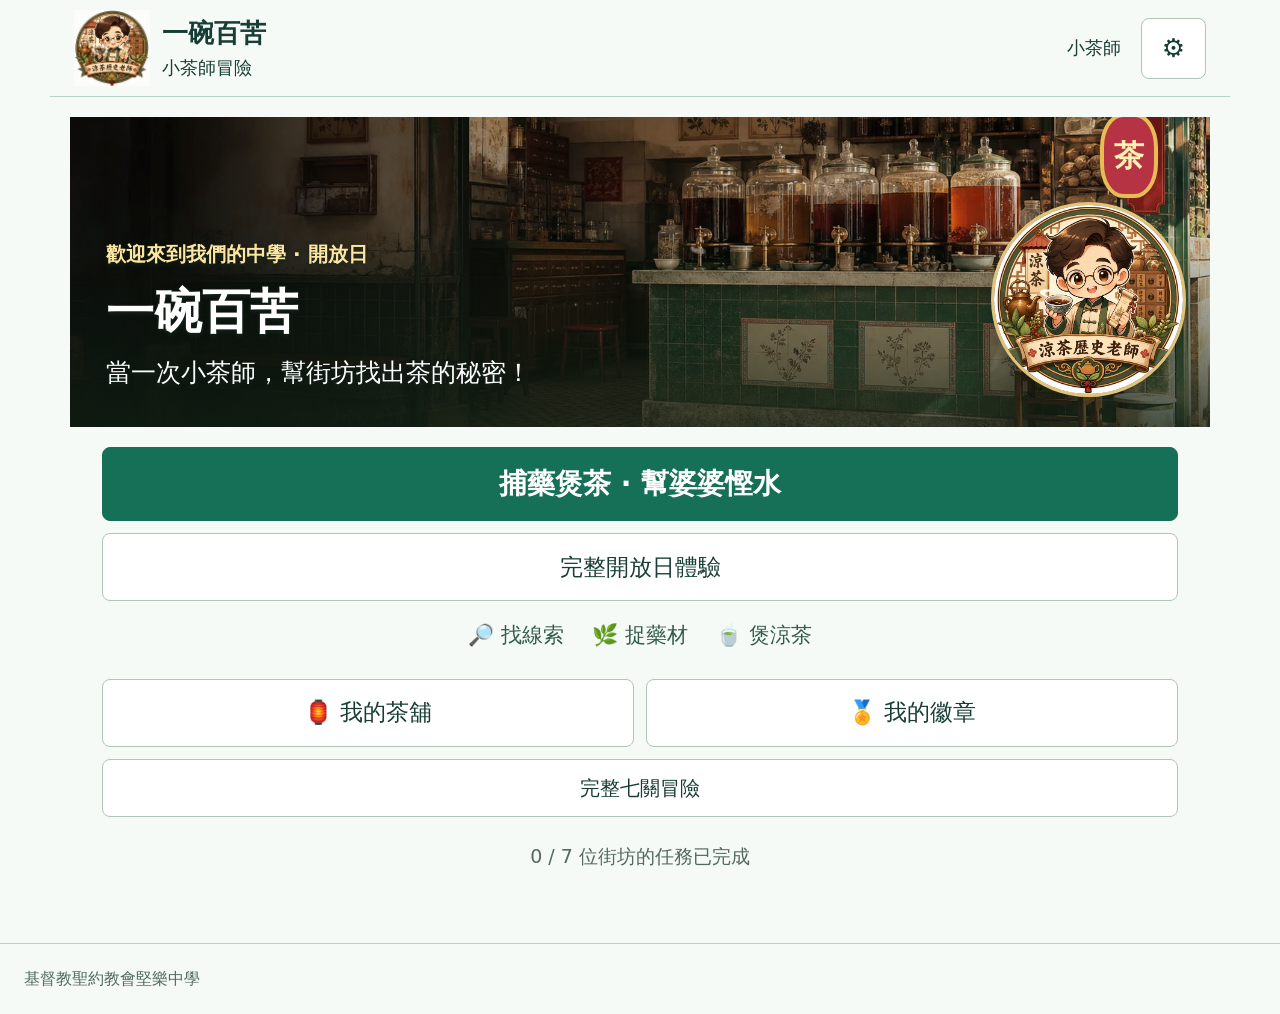
==== commit 7423eeb0: "Simplify open-day play with herb catching and faster brewing" ====
--- a/index.html
+++ b/index.html
@@ -9,9 +9,9 @@
   <meta property="og:image" content="./assets/hong-kong-herbal-shop.webp">
   <title>一碗百苦 · 小茶師冒險</title>
   <link rel="stylesheet" href="./src/primary.css?v=primary1">
-  <link rel="stylesheet" href="./src/open-day.css?v=20260915b">
+  <link rel="stylesheet" href="./src/open-day.css?v=20260916catch">
   <script src="./src/primary-data.js?v=20260910" defer></script>
-  <script src="./src/primary.js?v=20260915b" defer></script>
+  <script src="./src/primary.js?v=20260916catch" defer></script>
 </head>
 <body>
   <a class="skip-link" href="#app">跳到主要內容</a>
--- a/src/open-day.css
+++ b/src/open-day.css
@@ -140,6 +140,33 @@
 .basket-slot { width: 68px; height: 68px; border: 2px dashed #9ab6a8; display: grid; place-items: center; border-radius: 8px; font-size: 30px; color: #527966; background: white; }
 .basket-slot img { width: 60px; height: 60px; object-fit: contain; }
 .basket-slot.collected { border-style: solid; border-color: #22805b; }
+.catch-toolbar { display: flex; align-items: center; gap: 16px; padding: 10px 0; }
+.catch-toolbar p { flex: 1; margin: 0; font-size: 24px; }
+.catch-toolbar strong { font-size: 28px; white-space: nowrap; color: #17634d; }
+.catch-toolbar button { width: 60px; height: 60px; padding: 8px; }
+.catch-board { height: 310px; display: grid; grid-template-columns: repeat(var(--lanes),minmax(0,1fr)); background: #e2f1e9; border-block: 3px solid #99bdab; position: relative; overflow: hidden; }
+.catch-lane { min-width: 0; position: relative; border-right: 1px dashed #a3c7b4; }
+.catch-lane:last-child { border: 0; }
+.catch-target { position: absolute; top: 8px; left: 50%; width: min(160px,calc(100% - 12px)); height: 152px; padding: 8px; border: 2px solid #32765e; border-radius: 8px; background: white; display: flex; flex-direction: column; align-items: center; gap: 3px; touch-action: manipulation; animation: herb-drift var(--catch-speed) ease-in-out var(--catch-delay) infinite alternate; transform: translateX(-50%); }
+.catch-target:hover, .catch-target:active { transform: translateX(-50%); }
+.catch-target:active { filter: brightness(.93); }
+.catch-target img { width: 100%; height: 78px; object-fit: contain; pointer-events: none; }
+.catch-target span { font-size: 19px; line-height: 1.25; overflow-wrap: anywhere; }
+.catch-target.caught { visibility: hidden; }
+.catch-paused .catch-target, .page-hidden .catch-target, body:has(dialog[open]) .catch-target { animation-play-state: paused; }
+.catch-feedback { min-height: 2em; margin: 10px 0; font-size: 22px; color: #225a45; }
+.large .catch-target { height: 164px; }
+.large .catch-target span { font-size: 22px; }
+@keyframes herb-drift { from { transform: translate(-50%,0); } to { transform: translate(-50%,var(--catch-distance,132px)); } }
+@media (min-width:700px) and (max-height:850px) {
+  #app[data-view=gather] .heading { margin: 8px 0; }
+  #app[data-view=gather] .collection-basket { padding: 6px 0; }
+  #app[data-view=gather] .basket-slot { width: 50px; height: 50px; }
+  #app[data-view=gather] .basket-slot img { width: 44px; height: 44px; }
+  .catch-toolbar { padding: 6px 0; }
+  .catch-board { height: 260px; --catch-distance:80px; }
+  .catch-feedback { margin: 6px 0; min-height: 1.6em; font-size: 20px; }
+}
 .flying-material { position: fixed; z-index: 40; object-fit: contain; border: 3px solid #d3ad3d; background: white; border-radius: 8px; pointer-events: none; }
 .brew-layout { display: grid; grid-template-columns: 1.15fr 1fr; gap: 24px; align-items: center; }
 .brew-layout .choices { grid-template-columns: 1fr; margin: 0; gap: 10px; }
